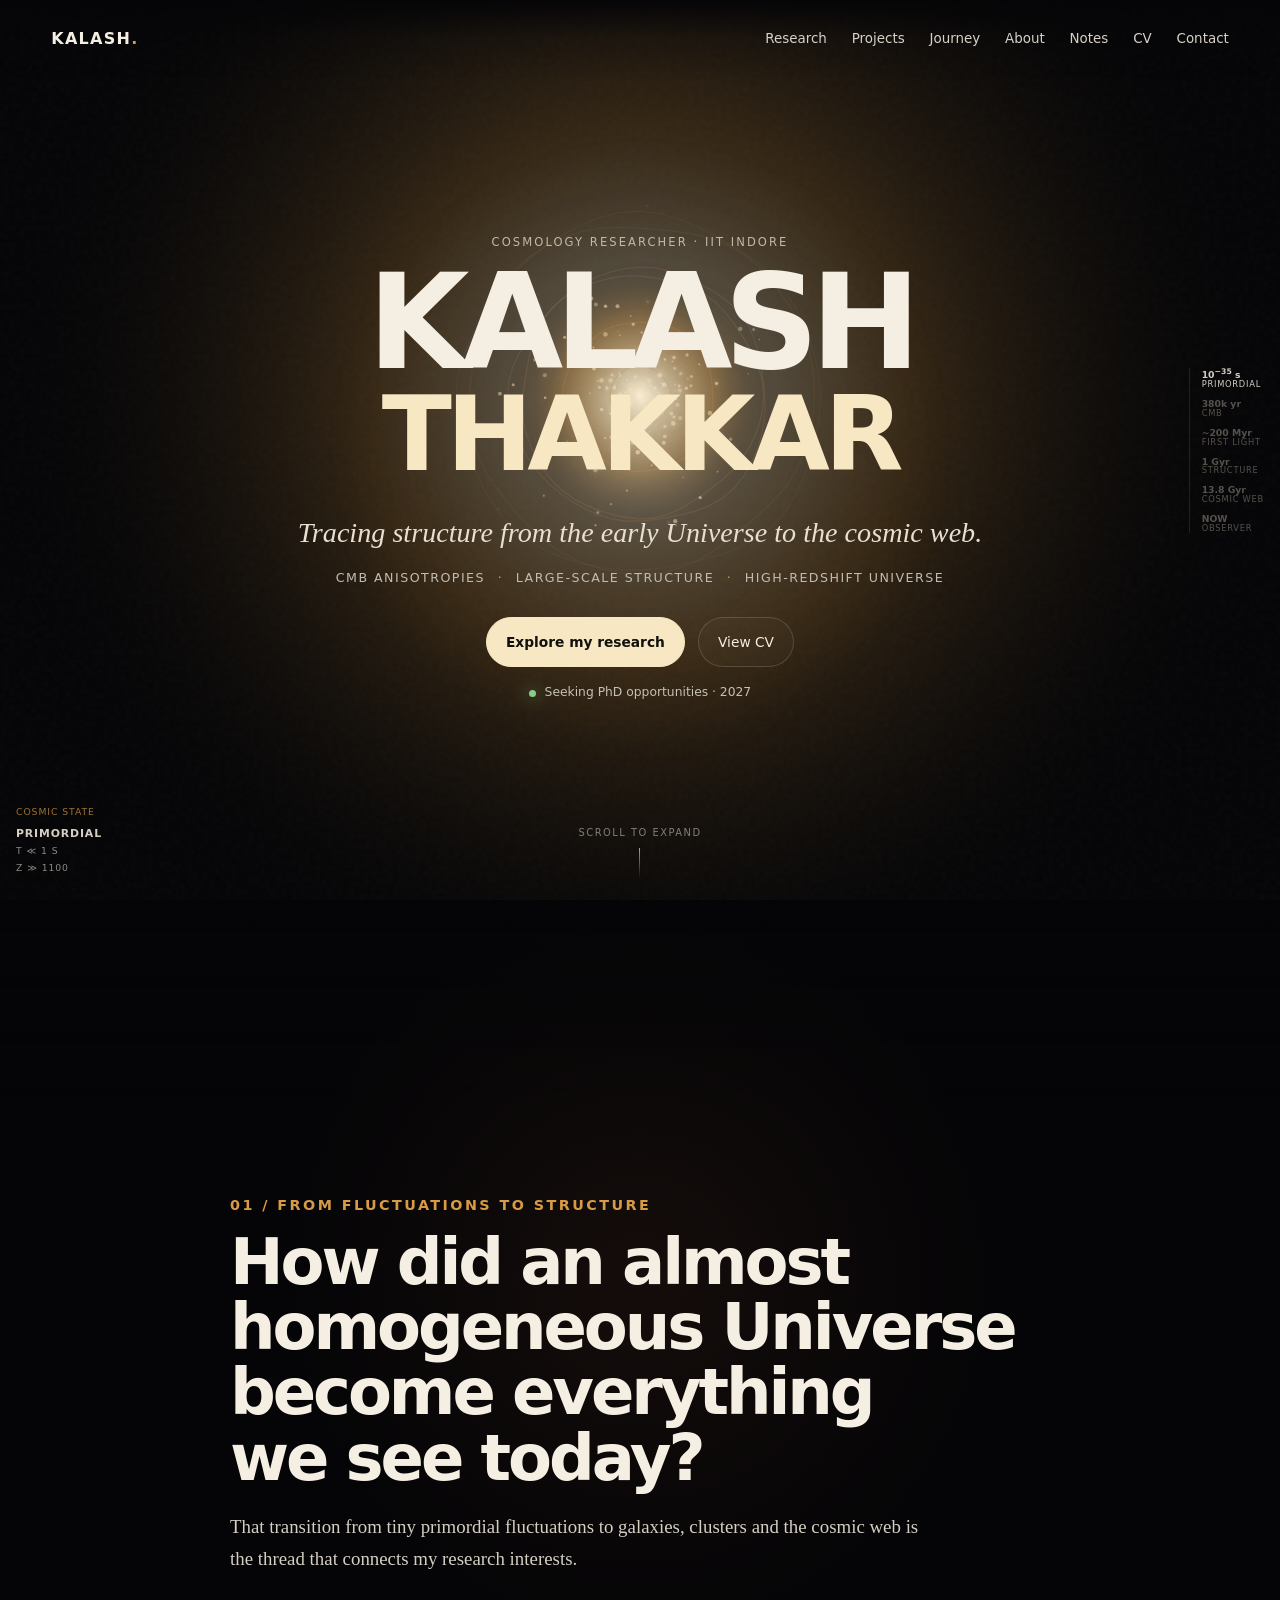
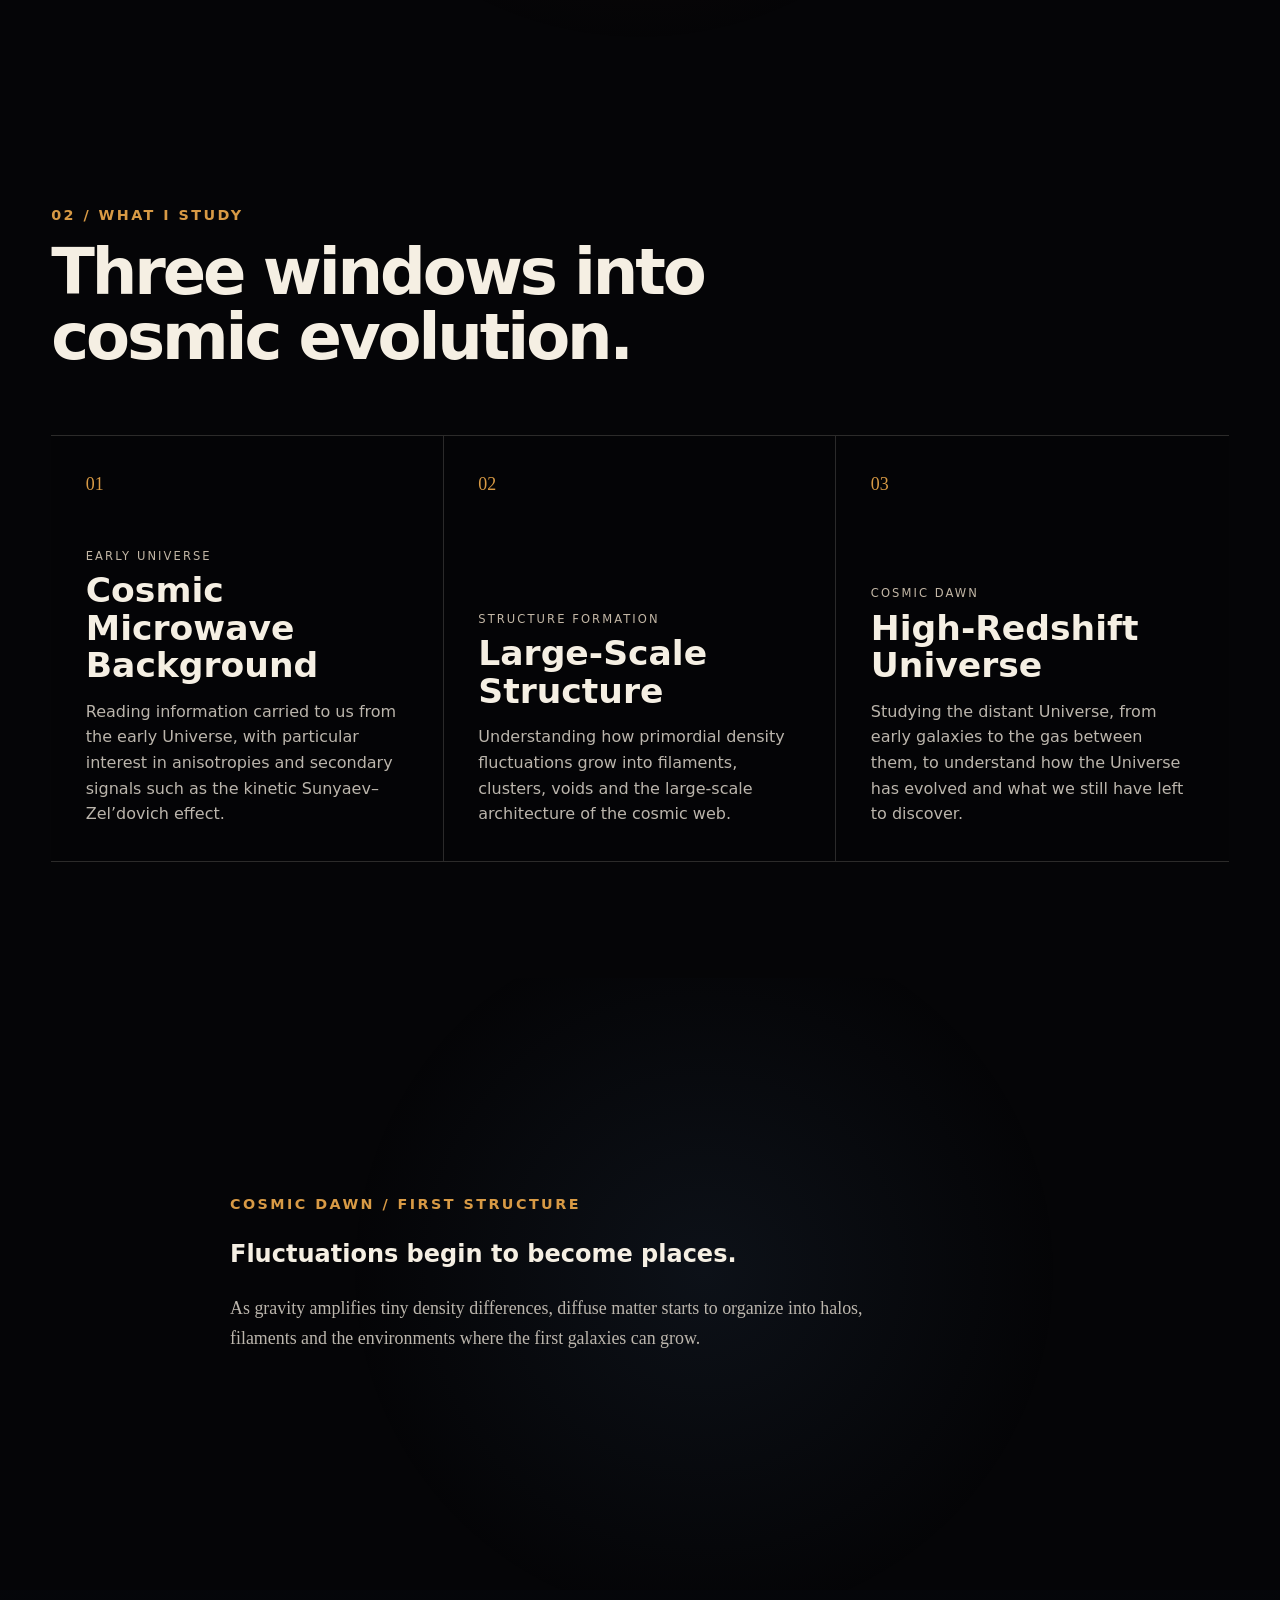
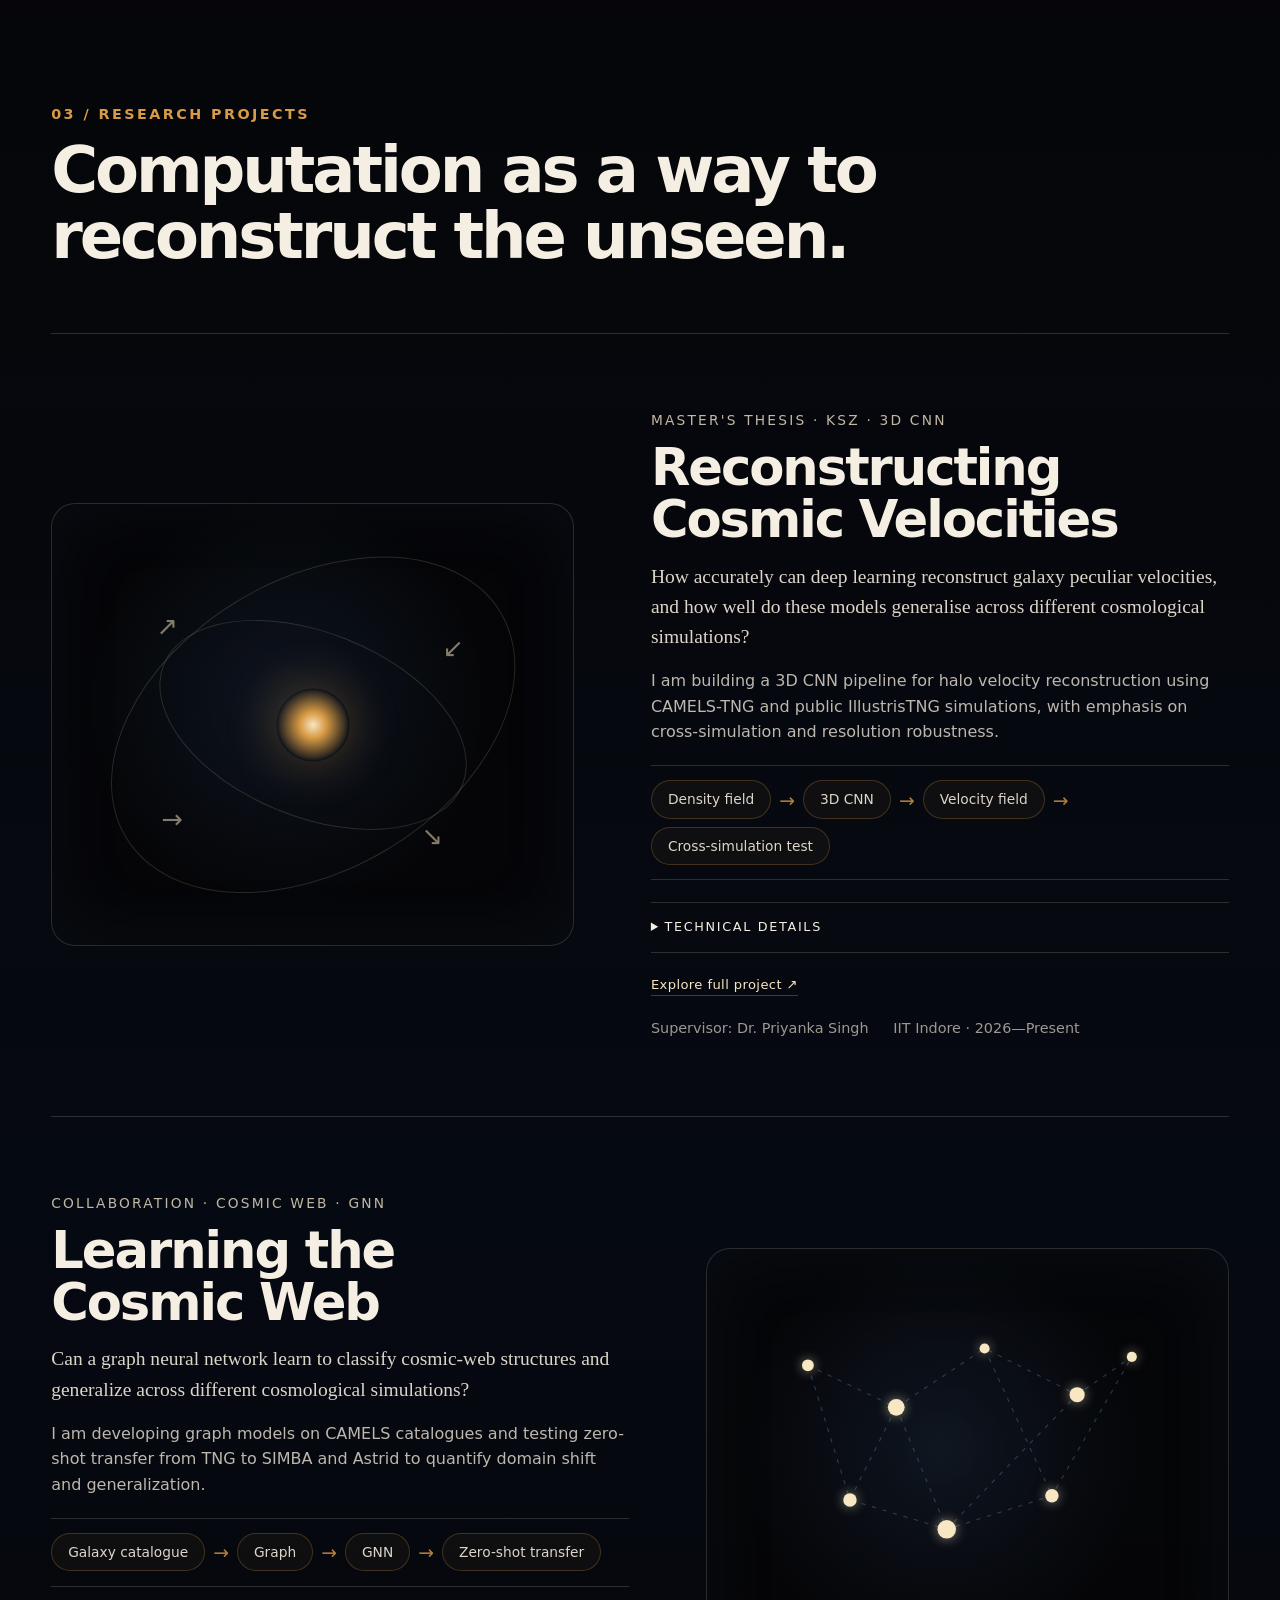
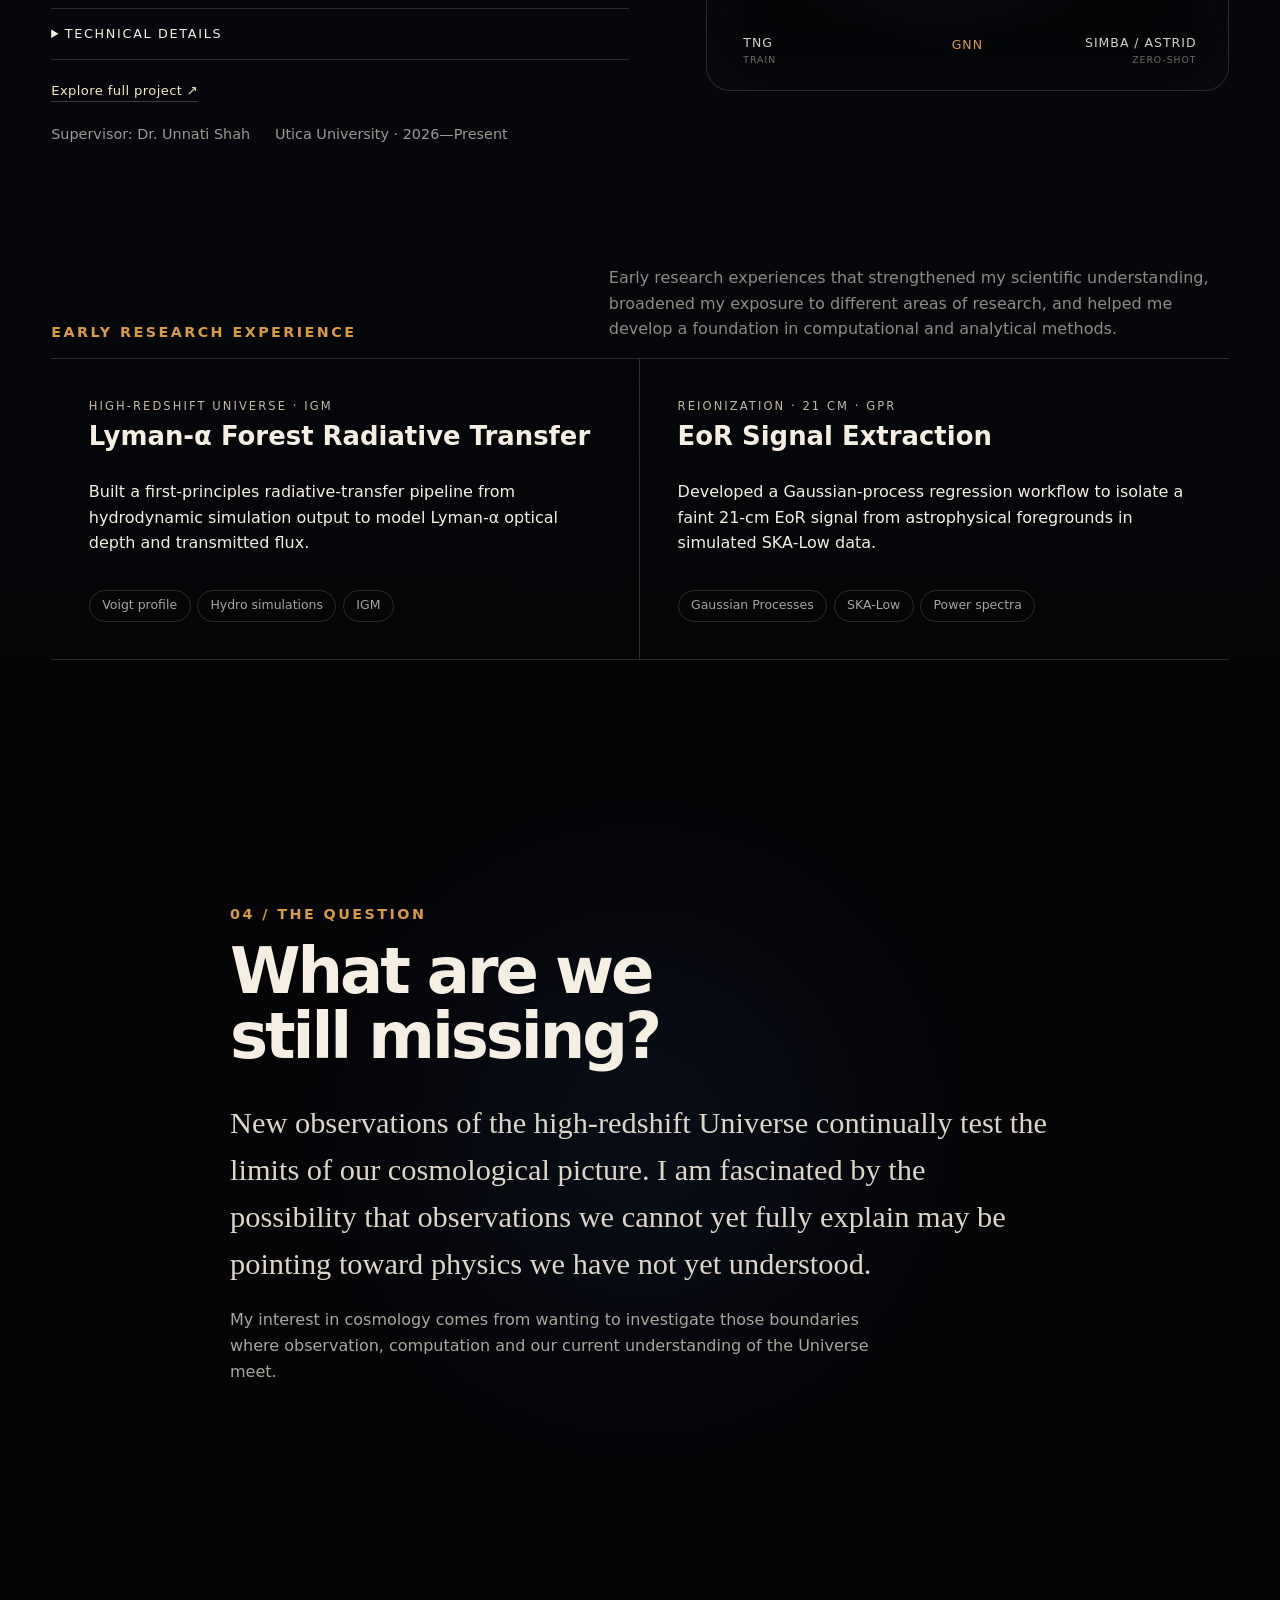
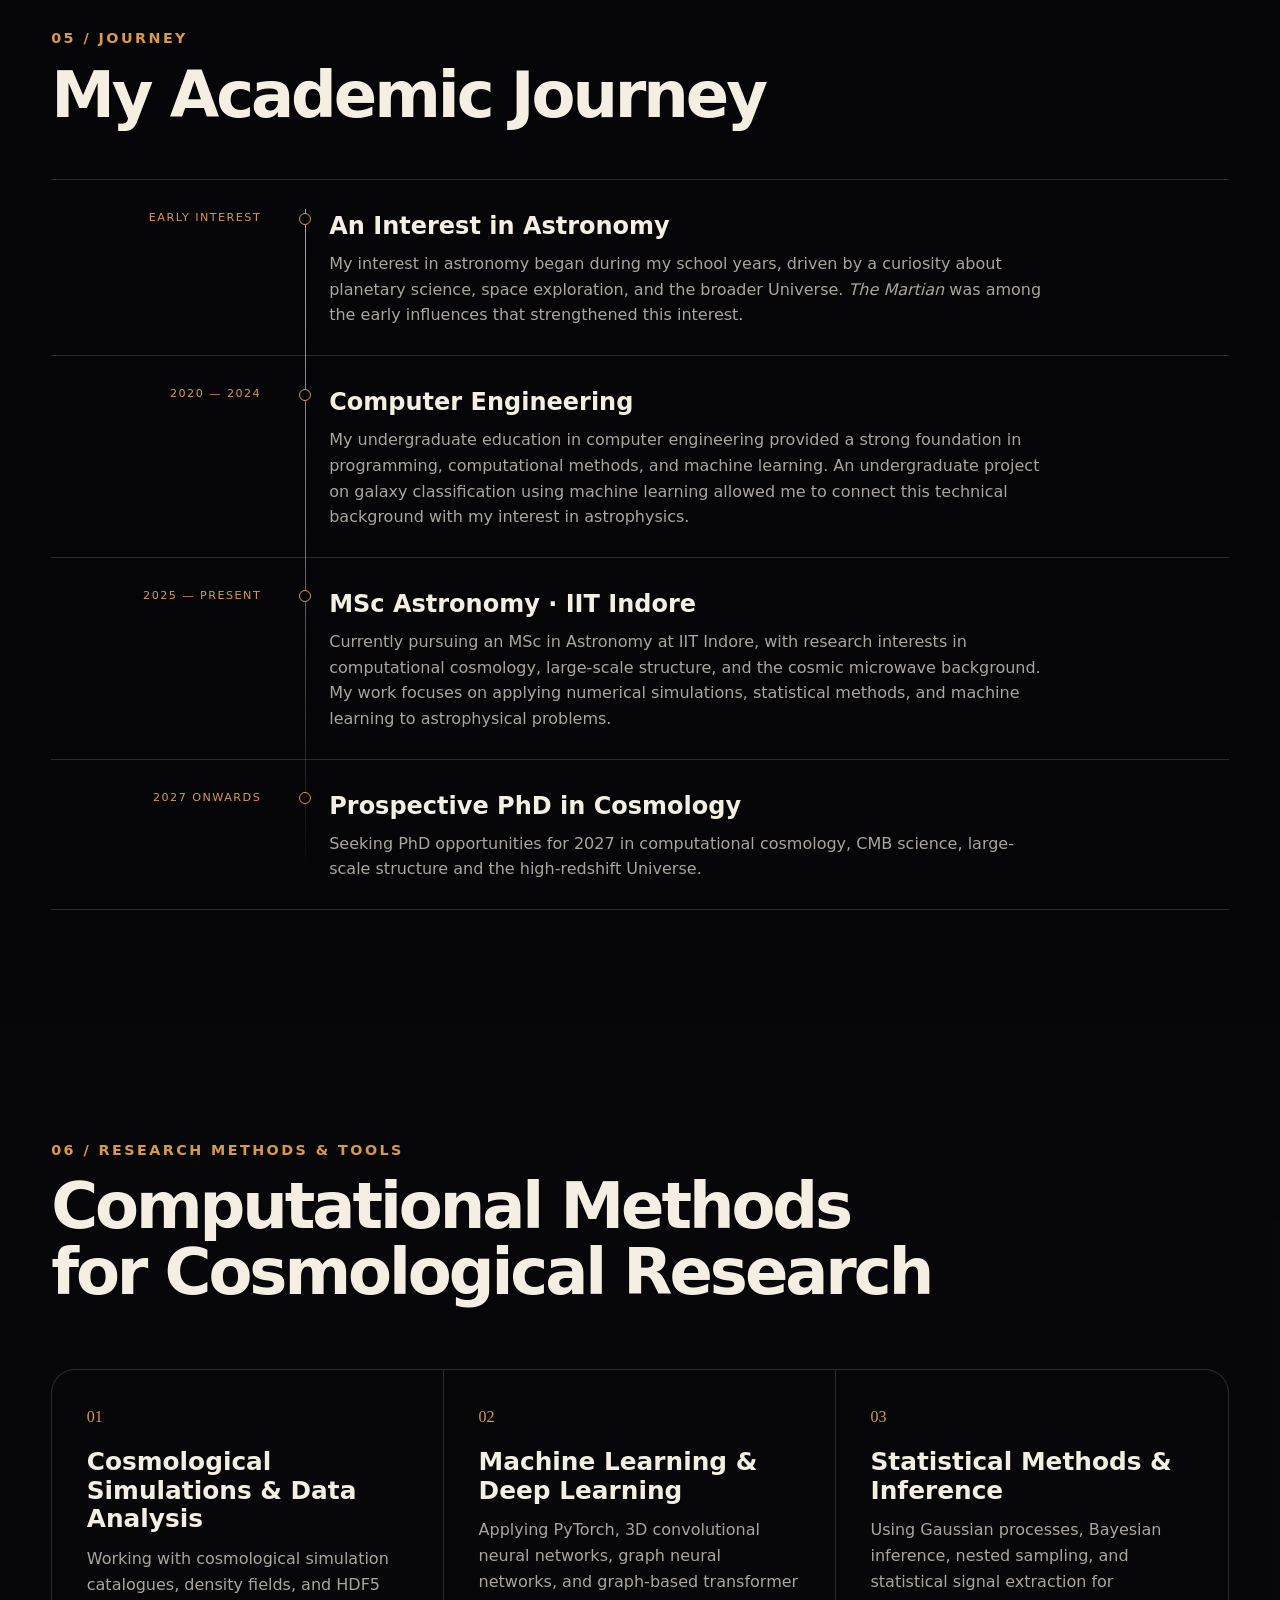
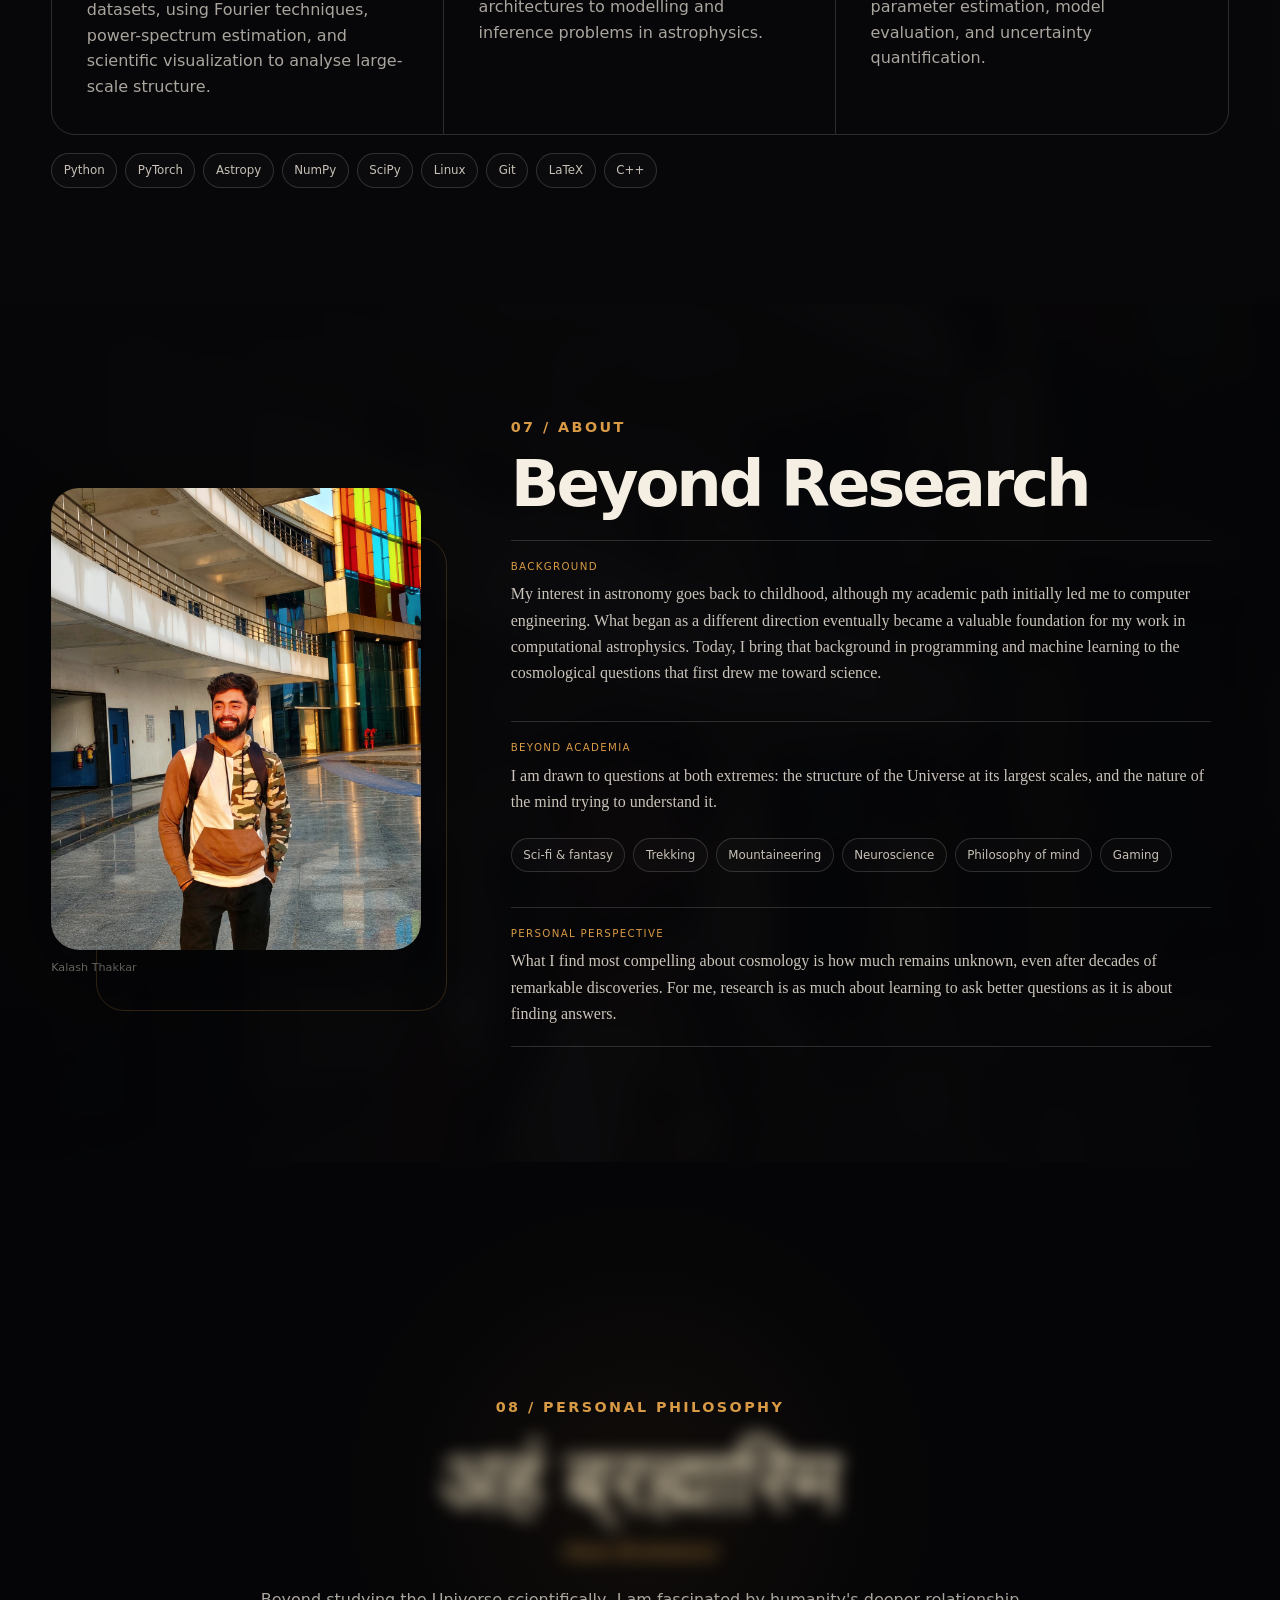
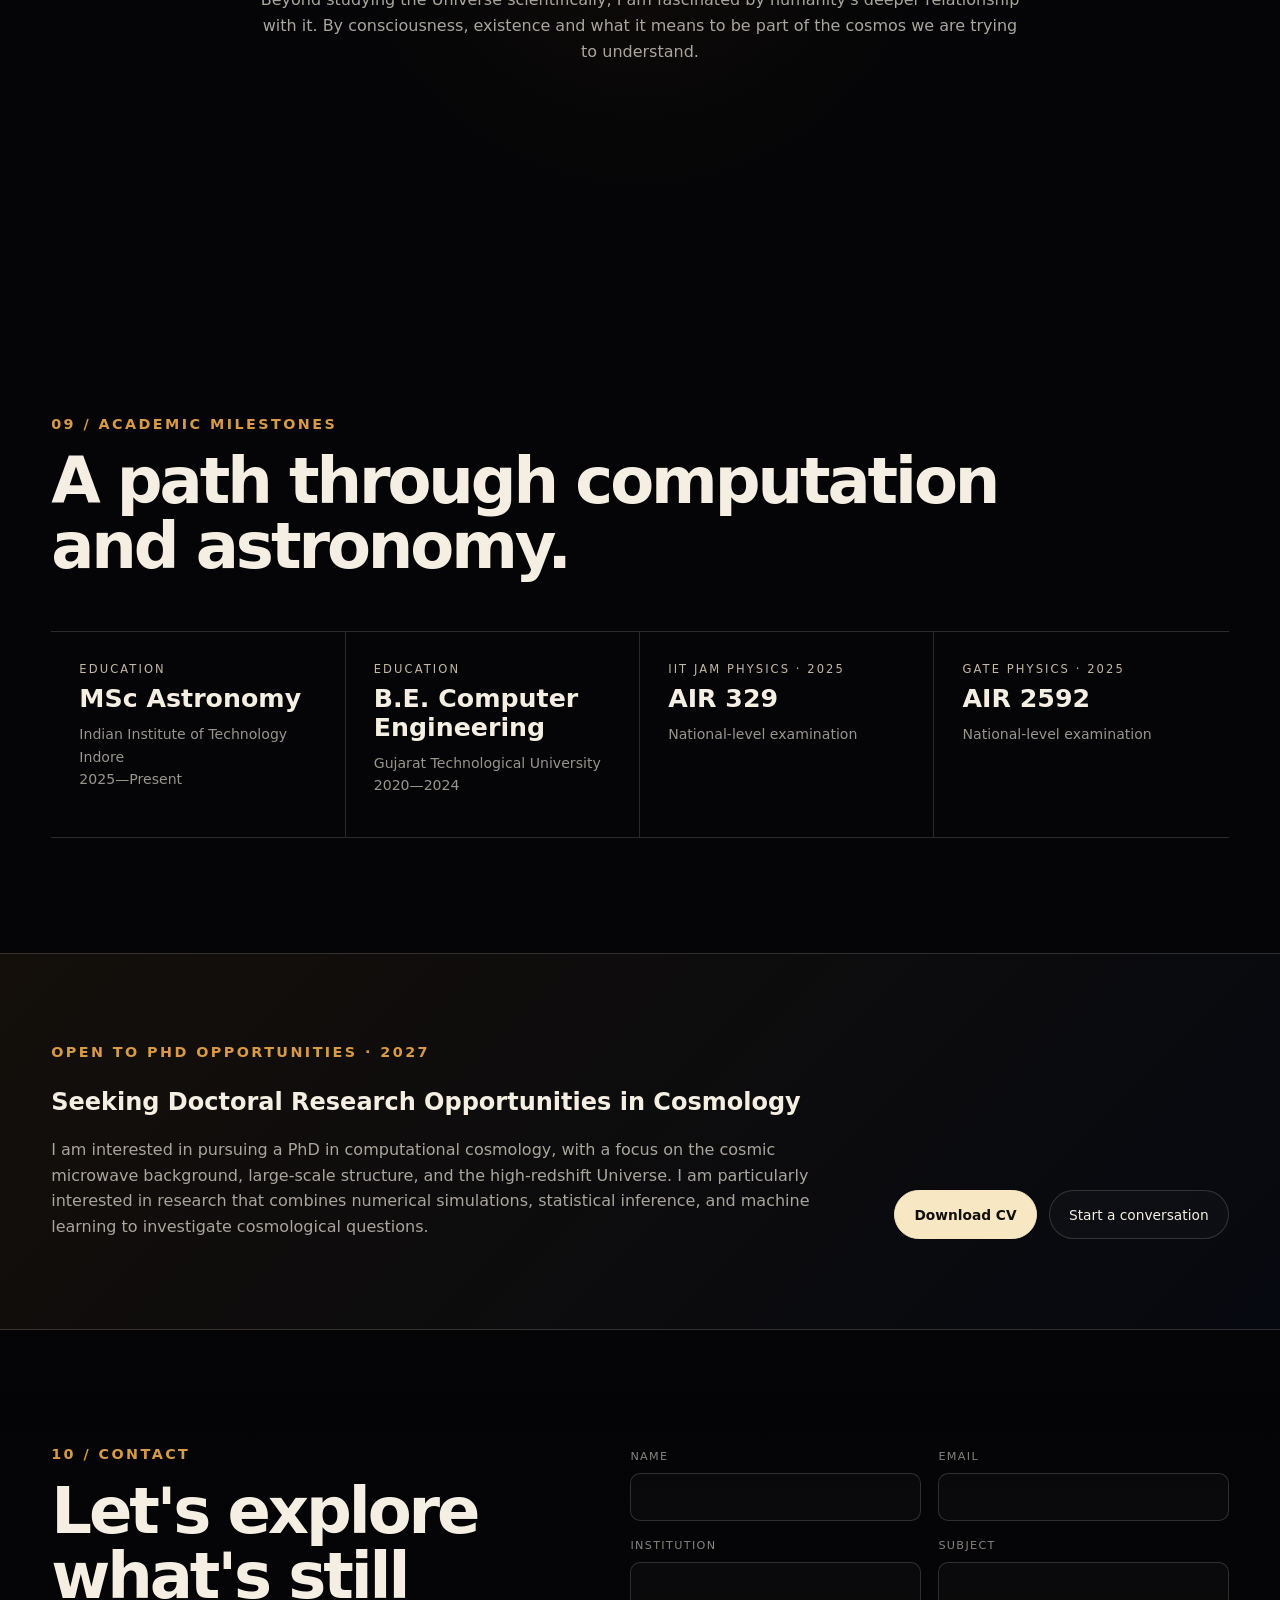
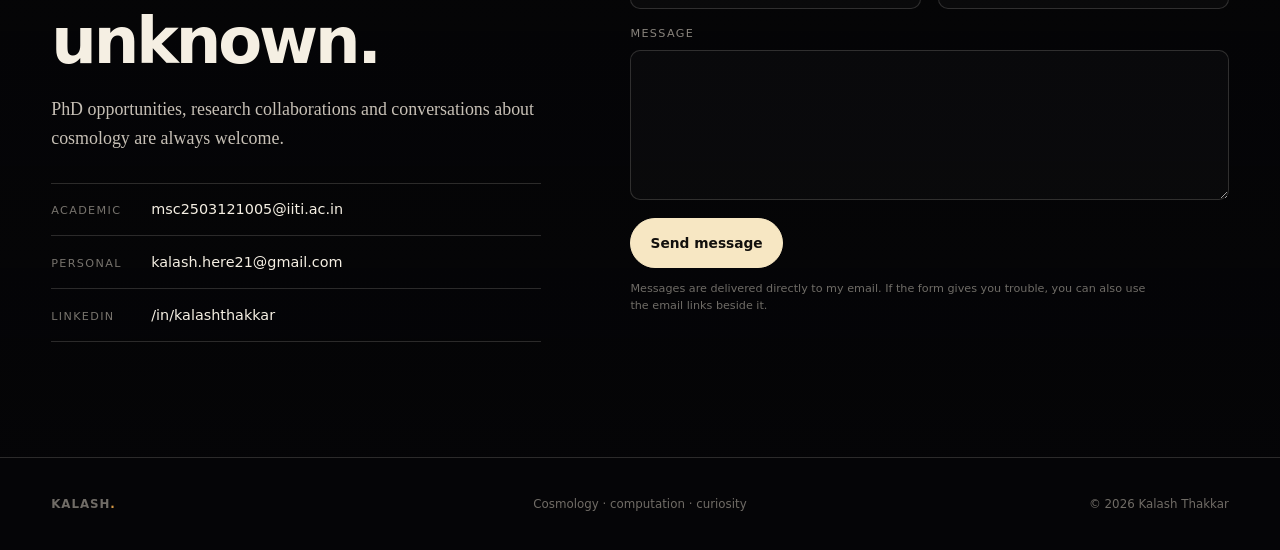
==== index.html @ 34b049b3 "Initial website launch" ====
<!DOCTYPE html>

<html lang="en">
<head>
<meta charset="utf-8"/>
<meta content="width=device-width, initial-scale=1" name="viewport"/>
<meta content="#050507" name="theme-color"/>
<meta content="Kalash Thakkar is an MSc Astronomy researcher at IIT Indore working on computational cosmology, CMB anisotropies, large-scale structure, the cosmic web, and the high-redshift Universe." name="description"/>
<meta content="Kalash Thakkar — Cosmology Researcher" property="og:title"/>
<meta content="Kalash Thakkar is an MSc Astronomy researcher at IIT Indore working on computational cosmology, CMB anisotropies, large-scale structure, the cosmic web, and the high-redshift Universe." property="og:description"/>
<meta content="website" property="og:type"/>
<title>Kalash Thakkar — Cosmology Researcher</title>
<link href="assets/cosmic-icon.svg" rel="icon" type="image/svg+xml"/>
<link href="styles.css?v=1.4.1" rel="stylesheet"/>
<meta content="Kalash Thakkar" data-launch="1" name="author"/><meta content="index, follow, max-image-preview:large" data-launch="1" name="robots"/><meta content="Kalash Thakkar" data-launch="1" property="og:site_name"/><meta content="og-card.jpg" data-launch="1" property="og:image"/><meta content="1200" data-launch="1" property="og:image:width"/><meta content="630" data-launch="1" property="og:image:height"/><meta content="summary_large_image" data-launch="1" name="twitter:card"/><meta content="og-card.jpg" data-launch="1" name="twitter:image"/><link data-launch="1" href="assets/apple-touch-icon.png" rel="apple-touch-icon"/><link data-launch="1" href="site.webmanifest" rel="manifest"/>
<script type="application/ld+json">
{
  "@context": "https://schema.org",
  "@type": "Person",
  "name": "Kalash Thakkar",
  "jobTitle": "Cosmology Researcher",
  "affiliation": {
    "@type": "CollegeOrUniversity",
    "name": "Indian Institute of Technology Indore"
  },
  "sameAs": [
    "https://www.linkedin.com/in/kalashthakkar"
  ],
  "knowsAbout": [
    "Computational cosmology",
    "Cosmic microwave background",
    "Large-scale structure",
    "High-redshift Universe",
    "Machine learning for astrophysics"
  ]
}
</script>

</head>
<body data-version="1.4.1">
<a class="skip-link" href="#main">Skip to content</a>
<canvas aria-hidden="true" id="cosmos"></canvas>
<div aria-hidden="true" class="grain"></div>
<header class="site-header" id="top">
<div class="header-inner">
<a aria-label="Kalash Thakkar home" class="brand" href="#top">KALASH<span>.</span></a>
<nav aria-label="Primary navigation" class="desktop-nav">
<a href="#research">Research</a>
<a href="#projects">Projects</a>
<a href="#journey">Journey</a>
<a href="#about">About</a>
<a href="research-notes.html">Notes</a>
<a href="cv.html">CV</a>
<a href="#contact">Contact</a>
</nav>
<button aria-controls="mobile-menu" aria-expanded="false" aria-label="Open navigation" class="menu-button">
<span></span><span></span>
</button>
</div>
</header>
<nav aria-label="Mobile navigation" class="mobile-menu" hidden="" id="mobile-menu">
<a href="#research">Research</a>
<a href="#projects">Projects</a>
<a href="#journey">Journey</a>
<a href="#about">About</a>
<a href="research-notes.html">Notes</a>
<a href="cv.html">CV</a>
<a href="#contact">Contact</a>
</nav>
<aside aria-label="Cosmic timeline" class="epoch-rail">
<div class="epoch-line"><span id="epoch-progress"></span></div>
<ol>
<li data-epoch="0"><a href="#top"><b>10<sup>−35</sup> s</b><span>Primordial</span></a></li>
<li data-epoch="1"><a href="#research"><b>380k yr</b><span>CMB</span></a></li>
<li data-epoch="2"><a href="#cosmic-dawn"><b>~200 Myr</b><span>First light</span></a></li>
<li data-epoch="3"><a href="#projects"><b>1 Gyr</b><span>Structure</span></a></li>
<li data-epoch="4"><a href="#big-question"><b>13.8 Gyr</b><span>Cosmic web</span></a></li>
<li data-epoch="5"><a href="#about"><b>NOW</b><span>Observer</span></a></li>
</ol>
</aside>
<aside aria-label="Current cosmic epoch" aria-live="polite" class="science-hud">
<span class="hud-kicker">COSMIC STATE</span>
<strong id="hud-epoch">PRIMORDIAL</strong>
<span id="hud-time">t ≪ 1 s</span>
<span id="hud-redshift">z ≫ 1100</span>
</aside>
<main id="main">
<section aria-labelledby="hero-title" class="hero section-dark" data-epoch="0">
<div aria-hidden="true" class="hero-glow"></div>
<div class="hero-copy reveal">
<p class="eyebrow">COSMOLOGY RESEARCHER · IIT INDORE</p>
<h1 id="hero-title"><span class="hero-given">KALASH</span><span class="hero-surname">THAKKAR</span></h1>
<p class="hero-thesis">Tracing structure from the early Universe to the cosmic web.</p>
<p class="hero-fields">CMB anisotropies <i>·</i> Large-scale structure <i>·</i> High-redshift Universe</p>
<div class="hero-actions">
<a class="button button-primary" href="#research">Explore my research</a>
<a class="button button-ghost" href="cv.html">View CV</a>
</div>
<p class="availability"><span></span> Seeking PhD opportunities · 2027</p>
</div>
<div aria-hidden="true" class="scroll-cue"><span>Scroll to expand</span><i></i></div>
</section>
<section class="primordial statement-section" data-epoch="0" id="primordial">
<div class="section-shell narrow primordial-shell">
<div aria-label="Friedmann equation transition" class="equation-band equation-soft-pop" data-equation-pop="">
<div aria-label="Friedmann equation" class="equation">H² = (ȧ/a)² = 8πGρ/3 − k/a² + Λ/3</div>
</div>
<div class="primordial-copy reveal">
<p class="chapter">01 / FROM FLUCTUATIONS TO STRUCTURE</p>
<h2>How did an almost homogeneous Universe become everything we see today?</h2>
<p>That transition from tiny primordial fluctuations to galaxies, clusters and the cosmic web is the thread that connects my research interests.</p>
</div>
</div>
</section>
<section aria-labelledby="research-title" class="research section-shell" data-epoch="1" id="research">
<div class="section-heading reveal">
<p class="chapter">02 / WHAT I STUDY</p>
<h2 id="research-title">Three windows into cosmic evolution.</h2>
</div>
<div class="research-grid">
<article class="research-card reveal">
<p class="index">01</p>
<div>
<p class="tag">EARLY UNIVERSE</p>
<h3>Cosmic Microwave Background</h3>
<p>Reading information carried to us from the early Universe, with particular interest in anisotropies and secondary signals such as the kinetic Sunyaev–Zel’dovich effect.</p>
</div>
</article>
<article class="research-card reveal">
<p class="index">02</p>
<div>
<p class="tag">STRUCTURE FORMATION</p>
<h3>Large-Scale Structure</h3>
<p>Understanding how primordial density fluctuations grow into filaments, clusters, voids and the large-scale architecture of the cosmic web.</p>
</div>
</article>
<article class="research-card reveal">
<p class="index">03</p>
<div>
<p class="tag">COSMIC DAWN</p>
<h3>High-Redshift Universe</h3>
<p>Studying the distant Universe, from early galaxies to the gas between them, to understand how the Universe has evolved and what we still have left to discover.</p>
</div>
</article>
</div>
</section>
<section aria-labelledby="cosmic-dawn-title" class="cosmic-dawn-bridge" data-epoch="2" id="cosmic-dawn">
<div class="section-shell narrow reveal">
<p class="chapter">COSMIC DAWN / FIRST STRUCTURE</p>
<h2 id="cosmic-dawn-title">Fluctuations begin to become places.</h2>
<p>As gravity amplifies tiny density differences, diffuse matter starts to organize into halos, filaments and the environments where the first galaxies can grow.</p>
</div>
<div aria-hidden="true" class="density-equation equation-soft-pop" data-equation-pop="">
        δ(x) = [ρ(x) − ρ̄] / ρ̄
      </div>
</section>
<section aria-labelledby="projects-title" class="projects" data-epoch="3" id="projects">
<div class="section-shell">
<div class="section-heading reveal">
<p class="chapter">03 / Research Projects</p>
<h2 id="projects-title">Computation as a way to reconstruct the unseen.</h2>
</div>
<article class="project-feature reveal">
<div aria-hidden="true" class="project-visual velocity-field">
<div class="field-orbit orbit-a"></div>
<div class="field-orbit orbit-b"></div>
<div class="field-core"></div>
<span class="vector v1">↗</span><span class="vector v2">↙</span><span class="vector v3">→</span><span class="vector v4">↘</span>
</div>
<div class="project-copy">
<p class="tag">MASTER'S THESIS · kSZ · 3D CNN</p>
<h3>Reconstructing Cosmic Velocities</h3>
<p class="lead">How accurately can deep learning reconstruct galaxy peculiar velocities, and how well do these models generalise across different cosmological simulations?</p>
<p>I am building a 3D CNN pipeline for halo velocity reconstruction using CAMELS-TNG and public IllustrisTNG simulations, with emphasis on cross-simulation and resolution robustness.</p>
<div aria-label="kSZ project pipeline" class="project-flow">
<span>Density field</span><i>→</i><span>3D CNN</span><i>→</i><span>Velocity field</span><i>→</i><span>Cross-simulation test</span>
</div>
<details>
<summary>Technical details</summary>
<div class="detail-grid">
<span>PyTorch / 3D CNNs</span><span>CAMELS-TNG</span><span>IllustrisTNG</span><span>HDF5 pipelines</span><span>Fourier smoothing</span><span>Zel'dovich benchmark</span>
</div>
</details>
<div class="project-actions"><a class="text-link" href="project-ksz.html">Explore full project ↗</a></div>
<div class="project-meta"><span>Supervisor: Dr. Priyanka Singh</span><span>IIT Indore · 2026—Present</span></div>
</div>
</article>
<article class="project-feature reverse reveal">
<div aria-hidden="true" class="project-visual graph-demo">
<svg role="presentation" viewbox="0 0 520 380">
<g class="edges">
<path d="M70 90L175 140L280 70L390 125L455 80"></path><path d="M70 90L120 250L235 285L360 245L455 80"></path><path d="M175 140L235 285L390 125"></path><path d="M280 70L360 245"></path><path d="M120 250L175 140"></path>
</g>
<g class="nodes">
<circle cx="70" cy="90" r="7"></circle><circle cx="175" cy="140" r="10"></circle><circle cx="280" cy="70" r="6"></circle><circle cx="390" cy="125" r="9"></circle><circle cx="455" cy="80" r="6"></circle><circle cx="120" cy="250" r="8"></circle><circle cx="235" cy="285" r="11"></circle><circle cx="360" cy="245" r="8"></circle>
</g>
</svg>
<div class="graph-label train">TNG <small>train</small></div>
<div class="graph-label model">GNN</div>
<div class="graph-label transfer">SIMBA / ASTRID <small>zero-shot</small></div>
</div>
<div class="project-copy">
<p class="tag">COLLABORATION · COSMIC WEB · GNN</p>
<h3>Learning the Cosmic Web</h3>
<p class="lead">Can a graph neural network learn to classify cosmic-web structures and generalize across different cosmological simulations?</p>
<p>I am developing graph models on CAMELS catalogues and testing zero-shot transfer from TNG to SIMBA and Astrid to quantify domain shift and generalization.</p>
<div aria-label="Cosmic web project pipeline" class="project-flow">
<span>Galaxy catalogue</span><i>→</i><span>Graph</span><i>→</i><span>GNN</span><i>→</i><span>Zero-shot transfer</span>
</div>
<details>
<summary>Technical details</summary>
<div class="detail-grid">
<span>PyTorch Geometric</span><span>EdgeConv / GCN</span><span>TransformerConv</span><span>GPSConv</span><span>T-web labels</span><span>Macro F1 / MCC</span>
</div>
</details>
<div class="project-actions"><a class="text-link" href="project-cosmic-web.html">Explore full project ↗</a></div>
<div class="project-meta"><span>Supervisor: Dr. Unnati Shah</span><span>Utica University · 2026—Present</span></div>
</div>
</article>
<div class="secondary-projects-label reveal">
<p class="chapter">Early Research Experience</p>
<p>Early research experiences that strengthened my scientific understanding, broadened my exposure to different areas of research, and helped me develop a foundation in computational and analytical methods.</p>
</div>
<div class="secondary-projects reveal">
<article>
<p class="tag">HIGH-REDSHIFT UNIVERSE · IGM</p>
<h3>Lyman-α Forest Radiative Transfer</h3>
<p>Built a first-principles radiative-transfer pipeline from hydrodynamic simulation output to model Lyman-α optical depth and transmitted flux.</p>
<div class="mini-methods"><span>Voigt profile</span><span>Hydro simulations</span><span>IGM</span></div>
</article>
<article>
<p class="tag">REIONIZATION · 21 CM · GPR</p>
<h3>EoR Signal Extraction</h3>
<p>Developed a Gaussian-process regression workflow to isolate a faint 21-cm EoR signal from astrophysical foregrounds in simulated SKA-Low data.</p>
<div class="mini-methods"><span>Gaussian Processes</span><span>SKA-Low</span><span>Power spectra</span></div>
</article>
</div>
</div>
</section>
<section class="big-question" data-epoch="4" id="big-question">
<div class="section-shell narrow reveal">
<p class="chapter">04 / THE QUESTION</p>
<h2>What are we still missing?</h2>
<p class="large-copy">New observations of the high-redshift Universe continually test the limits of our cosmological picture. I am fascinated by the possibility that observations we cannot yet fully explain may be pointing toward physics we have not yet understood.</p>
<p>My interest in cosmology comes from wanting to investigate those boundaries where observation, computation and our current understanding of the Universe meet.</p>
</div>
</section>
<section aria-labelledby="journey-title" class="journey section-shell" data-epoch="5" id="journey">
<div class="section-heading reveal">
<p class="chapter">05 / JOURNEY</p>
<h2 id="journey-title">My Academic Journey</h2>
</div>
<div aria-hidden="true" class="journey-line"></div>
<div class="journey-list">
<article class="journey-item reveal"><p class="year">EARLY INTEREST</p><div><h3>An Interest in Astronomy</h3><p>My interest in astronomy began during my school years, driven by a curiosity about planetary science, space exploration, and the broader Universe. <em>The Martian</em> was among the early influences that strengthened this interest.</p></div></article>
<article class="journey-item reveal"><p class="year">2020 — 2024</p><div><h3>Computer Engineering</h3><p>My undergraduate education in computer engineering provided a strong foundation in programming, computational methods, and machine learning. An undergraduate project on galaxy classification using machine learning allowed me to connect this technical background with my interest in astrophysics.</p></div></article>
<article class="journey-item reveal"><p class="year">2025 — PRESENT</p><div><h3>MSc Astronomy · IIT Indore</h3><p>Currently pursuing an MSc in Astronomy at IIT Indore, with research interests in computational cosmology, large-scale structure, and the cosmic microwave background. My work focuses on applying numerical simulations, statistical methods, and machine learning to astrophysical problems.</p></div></article>
<article class="journey-item reveal"><p class="year">2027 ONWARDS</p><div><h3>Prospective PhD in Cosmology</h3><p>Seeking PhD opportunities for 2027 in computational cosmology, CMB science, large-scale structure and the high-redshift Universe.</p></div></article>
</div>
</section>
<section aria-labelledby="toolkit-title" class="toolkit" data-epoch="5">
<div class="section-shell">
<div class="section-heading reveal">
<p class="chapter">06 / RESEARCH METHODS &amp; TOOLS</p>
<h2 id="toolkit-title">Computational Methods for Cosmological Research</h2>
</div>
<div class="toolkit-grid reveal">
<article><span>01</span><h3>Cosmological Simulations &amp; Data Analysis</h3><p>Working with cosmological simulation catalogues, density fields, and HDF5 datasets, using Fourier techniques, power-spectrum estimation, and scientific visualization to analyse large-scale structure.</p></article>
<article><span>02</span><h3>Machine Learning &amp; Deep Learning</h3><p>Applying PyTorch, 3D convolutional neural networks, graph neural networks, and graph-based transformer architectures to modelling and inference problems in astrophysics.</p></article>
<article><span>03</span><h3>Statistical Methods &amp; Inference</h3><p>Using Gaussian processes, Bayesian inference, nested sampling, and statistical signal extraction for parameter estimation, model evaluation, and uncertainty quantification.</p></article>
</div>
<div aria-label="Technologies" class="tech-row reveal"><span>Python</span><span>PyTorch</span><span>Astropy</span><span>NumPy</span><span>SciPy</span><span>Linux</span><span>Git</span><span>LaTeX</span><span>C++</span></div>
</div>
</section>
<section aria-labelledby="about-title" class="about-stage" data-epoch="5" id="about">
<div class="about section-shell">
<figure class="portrait-wrap reveal">
<img alt="Kalash Thakkar standing outdoors on campus" loading="lazy" src="assets/kalash-portrait.jpeg"/>
<figcaption>Kalash Thakkar</figcaption>
</figure>
<div class="about-copy reveal">
<p class="chapter">07 / ABOUT</p>
<h2 id="about-title">Beyond Research</h2>
<div class="about-panels">
<article>
<span>BACKGROUND</span>
<p>My interest in astronomy goes back to childhood, although my academic path initially led me to computer engineering. What began as a different direction eventually became a valuable foundation for my work in computational astrophysics. Today, I bring that background in programming and machine learning to the cosmological questions that first drew me toward science.</p>
</article>
<article>
<span>BEYOND ACADEMIA</span>
<p>I am drawn to questions at both extremes: the structure of the Universe at its largest scales, and the nature of the mind trying to understand it.</p>
<div aria-label="Personal interests" class="interests"><span>Sci-fi &amp; fantasy</span><span>Trekking</span><span>Mountaineering</span><span>Neuroscience</span><span>Philosophy of mind</span><span>Gaming</span></div>
</article>
<article>
<span>PERSONAL PERSPECTIVE</span>
<p>What I find most compelling about cosmology is how much remains unknown, even after decades of remarkable discoveries. For me, research is as much about learning to ask better questions as it is about finding answers.</p>
</article>
</div>
</div>
</div>
</section>
<section class="philosophy" data-epoch="5">
<div class="section-shell narrow philosophy-content">
<p class="chapter reveal">08 / PERSONAL PHILOSOPHY</p>
<div class="philosophy-mantra scroll-pop" data-scroll-pop="">
<p class="sanskrit" lang="sa">अहं ब्रह्मास्मि</p>
<p class="transliteration">Aham Brahmāsmi</p>
</div>
<p class="philosophy-copy reveal">Beyond studying the Universe scientifically, I am fascinated by humanity's deeper relationship with it. By consciousness, existence and what it means to be part of the cosmos we are trying to understand.</p>
</div>
</section>
<section aria-labelledby="milestones-title" class="milestones section-shell" data-epoch="5">
<div class="section-heading reveal">
<p class="chapter">09 / ACADEMIC MILESTONES</p>
<h2 id="milestones-title">A path through computation and astronomy.</h2>
</div>
<div class="milestone-grid reveal">
<article><p class="tag">EDUCATION</p><h3>MSc Astronomy</h3><p>Indian Institute of Technology Indore<br/>2025—Present</p></article>
<article><p class="tag">EDUCATION</p><h3>B.E. Computer Engineering</h3><p>Gujarat Technological University<br/>2020—2024</p></article>
<article><p class="tag">IIT JAM PHYSICS · 2025</p><h3>AIR 329</h3><p>National-level examination</p></article>
<article><p class="tag">GATE PHYSICS · 2025</p><h3>AIR 2592</h3><p>National-level examination</p></article>
</div>
</section>
<section aria-labelledby="phd-title" class="phd-panel" data-epoch="5">
<div class="section-shell phd-panel-inner reveal">
<div>
<p class="chapter">OPEN TO PHD OPPORTUNITIES · 2027</p>
<h2 id="phd-title">Seeking Doctoral Research Opportunities in Cosmology</h2>
<p>I am interested in pursuing a PhD in computational cosmology, with a focus on the cosmic microwave background, large-scale structure, and the high-redshift Universe. I am particularly interested in research that combines numerical simulations, statistical inference, and machine learning to investigate cosmological questions.</p>
</div>
<div class="phd-actions">
<a class="button button-primary" href="assets/Kalash_CV.pdf" rel="noreferrer" target="_blank">Download CV</a>
<a class="button button-ghost" href="#contact">Start a conversation</a>
</div>
</div>
</section>
<section aria-labelledby="contact-title" class="contact" data-epoch="5" id="contact">
<div class="section-shell contact-grid">
<div class="contact-copy reveal">
<p class="chapter">10 / CONTACT</p>
<h2 id="contact-title">Let's explore what's still unknown.</h2>
<p>PhD opportunities, research collaborations and conversations about cosmology are always welcome.</p>
<div class="contact-links">
<a href="mailto:msc2503121005@iiti.ac.in"><span>Academic</span>msc2503121005@iiti.ac.in</a>
<a href="mailto:kalash.here21@gmail.com"><span>Personal</span>kalash.here21@gmail.com</a>
<a href="https://www.linkedin.com/in/kalashthakkar" rel="noreferrer" target="_blank"><span>LinkedIn</span>/in/kalashthakkar</a>
</div>
</div>
<form class="contact-form reveal" id="contact-form" action="https://formsubmit.co/kalash.here21@gmail.com" method="POST">
          <input type="hidden" name="_subject" value="New website enquiry — kalashthakkar" />
          <input type="hidden" name="_template" value="table" />
          <input type="hidden" name="_autoresponse" value="Thank you for reaching out to Kalash Thakkar. Your message has been received." />
          <input type="hidden" name="_next" id="form-next" value="" />
          <input type="hidden" name="_url" id="form-url" value="" />
          <input class="hp-field" type="text" name="_honey" tabindex="-1" autocomplete="off" aria-hidden="true" />
          <label>Name<input name="name" autocomplete="name" required /></label>
          <label>Email<input name="email" type="email" autocomplete="email" required /></label>
          <label>Institution<input name="institution" autocomplete="organization" /></label>
          <label>Subject<input name="subject" required /></label>
          <label class="wide">Message<textarea name="message" rows="6" required></textarea></label>
          <button class="button button-primary" type="submit">Send message</button>
          <p class="form-note">Messages are delivered directly to my email. If the form gives you trouble, you can also use the email links beside it.</p>
        </form>
</div>
</section>
</main>
<footer>
<div class="footer-inner">
<a class="brand" href="#top">KALASH<span>.</span></a>
<p>Cosmology · computation · curiosity</p>
<p>© <span id="year"></span> Kalash Thakkar</p>
</div>
</footer>
<script src="script.js?v=1.4.1"></script>
</body>
</html>
---- styles.css ----
:root {
  --void: #050507;
  --void-soft: #0a0b0e;
  --ink: #f5efe3;
  --muted: #aaa69f;
  --line: rgba(245, 239, 227, .16);
  --primordial: #f7e7c3;
  --gold: #d89a45;
  --cmb: #bc633a;
  --blue: #17305a;
  --cold: #5077a4;
  --max: 1180px;
  --pad: clamp(1.25rem, 4vw, 4rem);
  --section-y: clamp(6.25rem, 9vw, 8.75rem);
  --section-y-compact: clamp(4.5rem, 7vw, 6.75rem);
  --radius: 24px;
  --serif: Georgia, 'Times New Roman', serif;
  --sans: Inter, ui-sans-serif, system-ui, -apple-system, BlinkMacSystemFont, 'Segoe UI', sans-serif;
}

* { box-sizing: border-box; }
html { scroll-behavior: smooth; background: var(--void); }
body { margin: 0; background: var(--void); color: var(--ink); font-family: var(--sans); line-height: 1.6; overflow-x: hidden; }
::selection { background: var(--gold); color: #111; }
a { color: inherit; text-decoration: none; }
button, input, textarea { font: inherit; }
button { color: inherit; }
img { max-width: 100%; }
[id] { scroll-margin-top: 5.5rem; }
:focus-visible { outline: 2px solid var(--gold); outline-offset: 4px; }

#cosmos { position: fixed; inset: 0; width: 100%; height: 100%; z-index: 0; pointer-events: none; background: radial-gradient(circle at 50% 20%, rgba(216,154,69,.08), transparent 22%), var(--void); }
.grain { position: fixed; inset: 0; z-index: 1; pointer-events: none; opacity: .08; background-image: url("data:image/svg+xml,%3Csvg viewBox='0 0 180 180' xmlns='http://www.w3.org/2000/svg'%3E%3Cfilter id='n'%3E%3CfeTurbulence type='fractalNoise' baseFrequency='.9' numOctaves='4' stitchTiles='stitch'/%3E%3C/filter%3E%3Crect width='100%25' height='100%25' filter='url(%23n)' opacity='.35'/%3E%3C/svg%3E"); }
main, header, footer, .mobile-menu, .epoch-rail { position: relative; z-index: 2; }

.skip-link { position: fixed; top: -100px; left: 1rem; z-index: 100; background: var(--ink); color: var(--void); padding: .8rem 1rem; border-radius: 999px; }
.skip-link:focus { top: 1rem; }

.site-header { position: fixed; left: 0; right: 0; top: 0; z-index: 20; padding: 1.05rem var(--pad); background: linear-gradient(to bottom, rgba(5,5,7,.92), rgba(5,5,7,.16), rgba(5,5,7,0)); }
.header-inner, .footer-inner { width: min(var(--max), calc(100vw - 2 * var(--pad))); margin-inline: auto; }
.header-inner { min-height: 44px; display: flex; align-items: center; justify-content: space-between; gap: 2rem; }
.brand { font-weight: 800; letter-spacing: .08em; white-space: nowrap; }
.brand span { color: var(--gold); }
.desktop-nav { display: flex; align-items: center; gap: clamp(1rem, 2vw, 1.55rem); font-size: .84rem; color: #d7d1c8; }
.desktop-nav a { position: relative; }
.desktop-nav a::after { content: ""; position: absolute; left: 0; right: 100%; bottom: -.3rem; height: 1px; background: var(--gold); transition: right .25s; }
.desktop-nav a:hover::after, .desktop-nav a:focus-visible::after { right: 0; }
.menu-button { display: none; border: 0; background: none; width: 42px; height: 42px; padding: 6px; }
.menu-button span { display: block; height: 1px; background: var(--ink); margin: 7px 4px; }
.mobile-menu { position: fixed; inset: 0; z-index: 19; background: rgba(5,5,7,.97); display: grid; place-content: center; gap: 1rem; text-align: center; font-size: clamp(2rem, 8vw, 4rem); }
.mobile-menu[hidden] { display: none; }

.section-shell { width: min(var(--max), calc(100vw - 2 * var(--pad))); margin-inline: auto; padding-block: var(--section-y); }
.narrow { width: min(820px, calc(100vw - 2 * var(--pad))); }
.section-heading { max-width: 960px; margin-bottom: clamp(2.4rem, 5vw, 4rem); }
.chapter { color: var(--gold); margin: 0 0 .9rem; font-size: clamp(.84rem, 1.12vw, 1rem); line-height: 1.35; letter-spacing: .17em; text-transform: uppercase; font-weight: 650; }
.eyebrow, .tag { font-size: .72rem; letter-spacing: .18em; text-transform: uppercase; color: #c3b7a6; }
.statement-section h2, .section-heading h2, .big-question h2, .about h2, .contact h2 { font-size: clamp(2.35rem, 5vw, 5rem); line-height: 1.02; letter-spacing: -.048em; margin: .55rem 0 1.25rem; max-width: 1000px; text-wrap: balance; }

.hero { min-height: 100svh; display: grid; place-items: center; padding: clamp(7.5rem, 12vh, 9rem) var(--pad) clamp(5.25rem, 8vh, 6.5rem); position: relative; overflow: hidden; }
.hero-copy { width: min(100%, 1050px); text-align: center; position: relative; display: flex; flex-direction: column; align-items: center; }
.eyebrow { margin: 0 0 clamp(1.1rem, 2vh, 1.55rem); }
.hero h1 { font-size: clamp(3.7rem, 10.3vw, 9.7rem); line-height: .82; letter-spacing: -.064em; margin: 0; font-weight: 760; text-wrap: balance; }
.hero h1 span { display: block; }
.hero h1 .hero-given { color: var(--ink); }
.hero h1 .hero-surname { font-size: .78em; margin-top: .15em; color: var(--primordial); letter-spacing: -.052em; }
.hero-thesis { font: italic clamp(1.2rem, 2.2vw, 1.82rem)/1.5 var(--serif); max-width: 740px; margin: clamp(1.65rem, 3vw, 2.15rem) auto .85rem; color: #e8dfd2; }
.hero-fields { max-width: 860px; margin: 0; font-size: .79rem; line-height: 1.7; text-transform: uppercase; letter-spacing: .115em; color: #c1bcb3; }
.hero-fields i { font-style: normal; color: var(--gold); padding-inline: .45rem; }
.hero-actions { display: flex; justify-content: center; gap: .8rem; flex-wrap: wrap; margin-top: 1.75rem; }
.button { display: inline-flex; align-items: center; justify-content: center; min-height: 46px; padding: .8rem 1.2rem; border: 1px solid var(--line); border-radius: 999px; font-size: .86rem; transition: transform .2s, background .2s, border-color .2s; }
.button:hover { transform: translateY(-2px); }
.button-primary { background: var(--primordial); color: #12100d; border-color: var(--primordial); font-weight: 700; }
.button-primary:hover { background: white; }
.button-ghost { background: rgba(255,255,255,.025); }
.availability { display: inline-flex; align-items: center; gap: .55rem; font-size: .77rem; color: #c5c0b8; margin: 1.05rem 0 0; }
.availability span { width: 7px; height: 7px; border-radius: 50%; background: #8acb8b; box-shadow: 0 0 18px #8acb8b; }
.hero-glow { position: absolute; width: min(64vw, 720px); aspect-ratio: 1; border-radius: 50%; background: radial-gradient(circle, rgba(247,231,195,.20) 0%, rgba(216,154,69,.08) 18%, transparent 62%); filter: blur(10px); animation: pulse 7s ease-in-out infinite; }
.scroll-cue { position: absolute; bottom: 1.35rem; display: flex; flex-direction: column; align-items: center; gap: .45rem; font-size: .62rem; text-transform: uppercase; letter-spacing: .15em; color: #817d77; }
.scroll-cue i { display: block; width: 1px; height: 30px; background: linear-gradient(var(--gold), transparent); }
@keyframes pulse { 50% { transform: scale(1.08); opacity: .7; } }

.equation-band { width: 100%; display: grid; place-items: center; min-height: clamp(92px, 12vh, 132px); border-top: 1px solid rgba(247,231,195,.055); border-bottom: 1px solid rgba(247,231,195,.055); background: radial-gradient(ellipse at center, rgba(216,154,69,.04), transparent 70%); }
.equation-soft-pop { --eq-opacity: .06; --eq-y: 18px; --eq-scale: .985; --eq-blur: 4.2px; opacity: var(--eq-opacity); transform: translate3d(0,var(--eq-y),0) scale(var(--eq-scale)); filter: blur(var(--eq-blur)); transform-origin: 50% 50%; will-change: opacity, transform, filter; }
.equation { position: static; white-space: nowrap; text-align: center; font-family: var(--serif); font-size: clamp(1.05rem, 2vw, 1.65rem); line-height: 1.25; color: rgba(247,231,195,.22); letter-spacing: .025em; text-shadow: 0 0 28px rgba(216,154,69,.05); }
.statement-section { min-height: 82vh; display: grid; place-items: center; position: relative; padding-block: var(--section-y-compact); background: radial-gradient(circle at 50% 48%, rgba(188,99,58,.09), transparent 48%); }
.statement-section::before { content: ""; position: absolute; inset: 0 0 auto; height: 22vh; pointer-events: none; background: linear-gradient(to bottom, rgba(5,5,7,.72), transparent); }
.statement-section .section-shell { padding-block: 0; position: relative; z-index: 1; }
.primordial-shell { display: grid; align-content: center; gap: clamp(3rem, 8vh, 5.4rem); min-height: 68vh; }
.primordial-copy { position: relative; }
.statement-section p:not(.chapter) { font: 1.18rem/1.7 var(--serif); color: #d5cec3; max-width: 700px; margin-bottom: 0; }

.research { position: relative; }
.research-grid { display: grid; grid-template-columns: repeat(3, minmax(0,1fr)); border-top: 1px solid var(--line); border-bottom: 1px solid var(--line); }
.research-card { padding: clamp(1.7rem, 2.7vw, 2.35rem); border-right: 1px solid var(--line); min-height: 365px; display: flex; flex-direction: column; justify-content: space-between; gap: 3rem; background: rgba(5,5,7,.54); }
.research-card:last-child { border-right: 0; }
.research-card .index { margin: 0; font-family: var(--serif); font-size: 1.12rem; color: var(--gold); }
.research-card .tag { margin: 0; }
.research-card h3 { font-size: clamp(1.55rem, 2.7vw, 2.3rem); line-height: 1.08; margin: .45rem 0 .9rem; text-wrap: balance; }
.research-card p:last-child { margin: 0; color: #bbb5ac; }

.projects { background: linear-gradient(to bottom, rgba(8,11,18,.25), rgba(7,12,23,.68), rgba(5,5,7,.8)); }
.projects > .section-shell { padding-block: var(--section-y); }
.project-feature { display: grid; grid-template-columns: minmax(0,.95fr) minmax(0,1.05fr); gap: clamp(2.75rem, 6vw, 5.5rem); align-items: center; padding: clamp(3.2rem, 6vw, 5rem) 0; border-top: 1px solid var(--line); }
.project-feature.reverse { grid-template-columns: minmax(0,1.05fr) minmax(0,.95fr); }
.project-feature.reverse .project-visual { order: 2; }
.project-feature.reverse .project-copy { order: 1; }
.project-visual { width: 100%; aspect-ratio: 1.18; min-height: 340px; border: 1px solid var(--line); border-radius: var(--radius); position: relative; overflow: hidden; background: radial-gradient(circle at 45% 45%, rgba(80,119,164,.15), rgba(5,5,7,.72) 55%), rgba(5,5,7,.48); box-shadow: inset 0 0 80px rgba(80,119,164,.08); }
.project-copy { max-width: 590px; }
.project-copy .tag {
  margin: 0;
  font-size: .86rem;
  line-height: 1.45;
  letter-spacing: .16em;
}
.project-copy h3 { font-size: clamp(2.15rem, 4vw, 3.8rem); line-height: 1.02; margin: .65rem 0 1rem; letter-spacing: -.04em; text-wrap: balance; }
.project-copy .lead { font: 1.22rem/1.55 var(--serif); color: #ddd5c9; margin: 0 0 1rem; }
.project-copy > p:not(.tag):not(.lead) { color: #bdb7ae; margin: 0; }
.project-meta {
  display: flex;
  flex-wrap: wrap;
  gap: .55rem 1.55rem;
  color: #9d9891;
  font-size: .9rem;
  line-height: 1.45;
  margin-top: 1.35rem;
}
.project-copy details { margin-top: 1.35rem; border-top: 1px solid var(--line); border-bottom: 1px solid var(--line); padding: .9rem 0; }
.project-copy summary { cursor: pointer; font-size: .8rem; text-transform: uppercase; letter-spacing: .13em; }
.detail-grid { display: flex; flex-wrap: wrap; gap: .5rem; padding: 1rem 0 .2rem; }
.detail-grid span, .interests span, .tech-row span { border: 1px solid var(--line); border-radius: 999px; padding: .43rem .72rem; font-size: .74rem; color: #c8c1b7; background: rgba(255,255,255,.02); }

.velocity-field .field-core { position: absolute; left: 50%; top: 50%; width: 14%; aspect-ratio: 1; border-radius: 50%; background: radial-gradient(circle, #f7e7c3 0%, #d89a45 25%, rgba(216,154,69,.15) 65%, transparent 70%); transform: translate(-50%,-50%); box-shadow: 0 0 50px rgba(216,154,69,.35); }
.field-orbit { position: absolute; left: 50%; top: 50%; border: 1px solid rgba(247,231,195,.15); border-radius: 50%; transform: translate(-50%,-50%) rotate(22deg); }
.orbit-a { width: 62%; height: 42%; }
.orbit-b { width: 84%; height: 66%; transform: translate(-50%,-50%) rotate(-31deg); }
.vector { position: absolute; color: rgba(247,231,195,.52); font-size: 1.6rem; }
.v1 { left: 20%; top: 23%; } .v2 { right: 21%; top: 28%; } .v3 { left: 21%; bottom: 24%; } .v4 { right: 25%; bottom: 20%; }
.graph-demo svg { position: absolute; inset: 8% 8% 17%; width: 84%; height: 75%; }
.edges path { stroke: rgba(80,119,164,.45); stroke-width: 1.3; fill: none; stroke-dasharray: 5 8; }
.nodes circle { fill: #f7e7c3; filter: drop-shadow(0 0 7px rgba(247,231,195,.55)); }
.graph-label { position: absolute; font-size: .78rem; letter-spacing: .08em; text-transform: uppercase; color: #d6d0c6; }
.graph-label small { display: block; color: #716f6b; font-size: .58rem; }
.graph-label.train { left: 7%; bottom: 5%; }
.graph-label.model { left: 50%; bottom: 8%; transform: translateX(-50%); color: var(--gold); }
.graph-label.transfer { right: 6%; bottom: 5%; text-align: right; }
.secondary-projects { display: grid; grid-template-columns: repeat(2,minmax(0,1fr)); border-top: 1px solid var(--line); border-bottom: 1px solid var(--line); }
.secondary-projects article { min-height: 230px; padding: clamp(1.75rem, 3vw, 2.35rem); display: flex; flex-direction: column; justify-content: flex-start; }
.secondary-projects article:first-child { border-right: 1px solid var(--line); }
.secondary-projects .tag { margin: 0; }
.secondary-projects h3 { font-size: 1.62rem; line-height: 1.15; margin: .45rem 0 .7rem; }
.secondary-projects p:last-child { margin: 0; color: #aaa59d; max-width: 530px; }

.big-question { min-height: 82vh; display: grid; place-items: center; text-align: left; background: radial-gradient(circle at 50% 48%, rgba(23,48,90,.20), transparent 48%); }
.big-question .section-shell { padding-block: var(--section-y-compact); }
.big-question .large-copy { font: clamp(1.28rem, 2.5vw, 1.9rem)/1.55 var(--serif); color: #ddd5ca; margin-bottom: 1.2rem; }
.big-question p:last-child { color: #aaa59d; max-width: 680px; margin-bottom: 0; }

.journey {
  position: relative;
  --journey-year-col: 230px;
  --journey-gap: 3rem;
  --journey-axis: calc(var(--journey-year-col) + 1.5rem);
}
.journey .section-heading { margin-bottom: clamp(2.1rem, 4vw, 3.2rem); }
.journey-line {
  position: absolute;
  left: var(--journey-axis);
  top: calc(var(--section-y) + 180px);
  bottom: calc(var(--section-y) + 34px);
  width: 1px;
  background: linear-gradient(var(--gold), var(--cold), transparent);
}
.journey-list { display: grid; gap: 0; }
.journey-item {
  position: relative;
  display: grid;
  grid-template-columns: var(--journey-year-col) minmax(0,1fr);
  gap: var(--journey-gap);
  padding: 1.7rem 0;
  border-top: 1px solid var(--line);
}
.journey-item:last-child { border-bottom: 1px solid var(--line); }
.journey-item::before {
  content: "";
  position: absolute;
  left: var(--journey-axis);
  top: 2.2rem;
  width: 10px;
  height: 10px;
  border-radius: 50%;
  background: var(--void);
  border: 1px solid var(--gold);
  transform: translateX(-50%);
}
.journey-item .year {
  margin: .12rem 0 0;
  padding-right: .5rem;
  font-size: .7rem;
  letter-spacing: .13em;
  color: var(--gold);
  white-space: nowrap;
}
.journey-item h3 { margin: 0 0 .35rem; font-size: 1.5rem; }
.journey-item p:last-child { margin: 0; color: #aaa59d; max-width: 720px; }

.toolkit { background: rgba(10,11,14,.62); }
.toolkit .section-shell { padding-block: var(--section-y); }
.toolkit-grid { display: grid; grid-template-columns: repeat(3,minmax(0,1fr)); border: 1px solid var(--line); border-radius: var(--radius); overflow: hidden; }
.toolkit-grid article { min-height: 260px; padding: clamp(1.75rem, 2.7vw, 2.25rem); border-right: 1px solid var(--line); }
.toolkit-grid article:last-child { border-right: 0; }
.toolkit-grid article > span { font-family: var(--serif); color: var(--gold); }
.toolkit-grid h3 { font-size: 1.55rem; line-height: 1.15; margin: 1.15rem 0 .75rem; }
.toolkit-grid p { color: #aaa59d; margin: 0; }
.tech-row { display: flex; flex-wrap: wrap; gap: .5rem; margin-top: 1.15rem; }

.about { display: grid; grid-template-columns: minmax(250px,.68fr) minmax(0,1.32fr); gap: clamp(3rem, 7vw, 6.5rem); align-items: center; }
.portrait-wrap { width: 100%; max-width: 390px; margin: 0; position: relative; justify-self: start; }
.portrait-wrap::before { content: ""; position: absolute; inset: 10% -7% -7% 12%; border: 1px solid rgba(216,154,69,.22); border-radius: 28px; z-index: -1; }
.portrait-wrap img { width: 100%; aspect-ratio: 4/5; object-fit: cover; object-position: 51% 31%; display: block; border-radius: 28px; filter: saturate(.83) contrast(1.03); box-shadow: 0 25px 80px rgba(0,0,0,.34); }
.portrait-wrap figcaption { font-size: .7rem; color: #77736c; margin-top: .55rem; }
.about-copy { max-width: 700px; }
.about-copy > p:not(.chapter) { font: clamp(1.05rem, 1.8vw, 1.32rem)/1.7 var(--serif); color: #d4cdc2; margin: 0 0 1rem; }
.interests { display: flex; flex-wrap: wrap; gap: .5rem; margin-top: 1.4rem; }

.philosophy { min-height: 82vh; display: grid; place-items: center; text-align: center; background: radial-gradient(circle at 50% 45%, rgba(216,154,69,.06), transparent 42%); overflow: hidden; }
.philosophy .section-shell { padding-block: var(--section-y-compact); }
.philosophy-content { position: relative; }
.scroll-pop { --pop-opacity: 0; --pop-y: 46px; --pop-scale: .95; --pop-blur: 8px; opacity: var(--pop-opacity); transform: translate3d(0,var(--pop-y),0) scale(var(--pop-scale)); filter: blur(var(--pop-blur)); transform-origin: 50% 55%; will-change: opacity, transform, filter; }
.philosophy-mantra { position: relative; }
.sanskrit { font-family: "Kohinoor Devanagari", "Noto Serif Devanagari", "Nirmala UI", "Mangal", serif; font-size: clamp(2.8rem, 6.8vw, 5.6rem); font-weight: 400; line-height: 1.12; letter-spacing: .005em; margin: 1rem 0 .55rem; color: var(--primordial); text-rendering: optimizeLegibility; -webkit-font-smoothing: antialiased; }
.transliteration { font: italic clamp(1.15rem, 1.8vw, 1.35rem) var(--serif); color: var(--gold); margin: 0 0 1.45rem; }
.philosophy-copy { color: #aaa59d; max-width: 760px; margin: 0 auto; }

.milestones .section-heading { margin-bottom: clamp(2.2rem, 4vw, 3.3rem); }
.milestone-grid { display: grid; grid-template-columns: repeat(4,minmax(0,1fr)); border-top: 1px solid var(--line); border-bottom: 1px solid var(--line); }
.milestone-grid article { min-height: 205px; padding: clamp(1.45rem, 2.2vw, 1.8rem); border-right: 1px solid var(--line); }
.milestone-grid article:last-child { border-right: 0; }
.milestone-grid .tag { margin: 0; }
.milestone-grid h3 { font-size: 1.58rem; line-height: 1.12; margin: .45rem 0 .6rem; }
.milestone-grid p:last-child { margin: 0; font-size: .88rem; color: #99948c; }

.contact { background: linear-gradient(to bottom, rgba(5,5,7,.35), rgba(5,5,7,.96)); }
.contact-grid { display: grid; grid-template-columns: minmax(0,.9fr) minmax(0,1.1fr); gap: clamp(3.5rem, 7vw, 6.5rem); align-items: start; }
.contact-copy { max-width: 570px; }
.contact-copy > p:not(.chapter) { font: 1.12rem/1.65 var(--serif); color: #c7c0b6; margin: 0; }
.contact-links { display: grid; margin-top: 1.8rem; border-top: 1px solid var(--line); }
.contact-links a { display: grid; grid-template-columns: 88px minmax(0,1fr); gap: .75rem; align-items: baseline; padding: .9rem 0; border-bottom: 1px solid var(--line); font-size: .9rem; overflow-wrap: anywhere; }
.contact-links span { color: #77736d; font-size: .7rem; text-transform: uppercase; letter-spacing: .12em; }
.contact-form { display: grid; grid-template-columns: repeat(2,minmax(0,1fr)); gap: 1rem 1.1rem; padding-top: .2rem; }
.contact-form label { display: grid; align-content: start; gap: .45rem; font-size: .7rem; text-transform: uppercase; letter-spacing: .12em; color: #88837c; }
.contact-form label.wide { grid-column: 1 / -1; }
.contact-form input, .contact-form textarea { width: 100%; background: rgba(255,255,255,.025); border: 1px solid var(--line); color: var(--ink); border-radius: 10px; padding: .85rem .9rem; text-transform: none; letter-spacing: normal; outline: none; }
.contact-form textarea { min-height: 150px; resize: vertical; }
.contact-form input:focus, .contact-form textarea:focus { border-color: var(--gold); box-shadow: 0 0 0 3px rgba(216,154,69,.08); }
.contact-form button { justify-self: start; margin-top: .15rem; }
.form-note { grid-column: 1 / -1; margin: -.15rem 0 0; font-size: .7rem; line-height: 1.5; color: #6f6c67; max-width: 520px; }

/* Research notes */
.notes-main { min-height: 100vh; }
.notes-hero { min-height: 74vh; display: grid; align-items: end; padding-top: 5.5rem; background: radial-gradient(circle at 68% 34%, rgba(80,119,164,.12), transparent 32%), radial-gradient(circle at 32% 62%, rgba(216,154,69,.07), transparent 28%); }
.notes-hero-inner { padding-bottom: clamp(4.8rem, 8vw, 7.5rem); }
.notes-hero h1 { margin: .7rem 0 1.4rem; max-width: 980px; font-size: clamp(3.3rem, 7.6vw, 7.2rem); line-height: .93; letter-spacing: -.06em; text-wrap: balance; }
.notes-intro { max-width: 760px; margin: 0; color: #c7c0b6; font: clamp(1.08rem, 1.9vw, 1.35rem)/1.65 var(--serif); }
.notes-status { margin-top: 1.65rem; display: inline-flex; align-items: center; gap: .6rem; font-size: .78rem; color: #9d9890; }
.notes-status span { width: 7px; height: 7px; border-radius: 50%; background: var(--gold); box-shadow: 0 0 16px rgba(216,154,69,.55); }
.notes-library { padding-top: clamp(4.8rem, 7vw, 7rem); }
.notes-grid { display: grid; grid-template-columns: repeat(2,minmax(0,1fr)); border-top: 1px solid var(--line); border-left: 1px solid var(--line); }
.note-card { min-height: 310px; padding: clamp(1.7rem, 3vw, 2.5rem); border-right: 1px solid var(--line); border-bottom: 1px solid var(--line); background: rgba(5,5,7,.36); }
.note-card-top { display: flex; align-items: baseline; justify-content: space-between; gap: 1rem; }
.note-card-top .tag { margin: 0; }
.note-card-top > span { font-size: .58rem; letter-spacing: .15em; color: #68645e; }
.note-card h3 { max-width: 560px; margin: 2.2rem 0 .9rem; font-size: clamp(1.7rem, 3vw, 2.6rem); line-height: 1.06; letter-spacing: -.035em; text-wrap: balance; }
.note-card > p:last-child { margin: 0; max-width: 570px; color: #aaa59d; }
.notes-empty { margin-top: clamp(4rem, 7vw, 6.5rem); padding: clamp(2rem, 4vw, 3.3rem); border: 1px solid var(--line); border-radius: var(--radius); background: radial-gradient(circle at 10% 20%, rgba(216,154,69,.08), transparent 26%), rgba(8,9,12,.55); }
.notes-empty .tag { margin-top: 0; }
.notes-empty h2 { margin: .35rem 0 .7rem; font-size: clamp(2rem, 4vw, 3.8rem); line-height: 1; letter-spacing: -.045em; }
.notes-empty > p:not(.tag) { max-width: 680px; color: #aaa59d; margin: 0 0 1.5rem; }
.desktop-nav a[aria-current="page"] { color: var(--ink); }
.desktop-nav a[aria-current="page"]::after { right: 0; }

footer { padding: 0 var(--pad); border-top: 1px solid var(--line); font-size: .74rem; color: #706c66; background: var(--void); }
.footer-inner { min-height: 92px; display: grid; grid-template-columns: 1fr auto 1fr; align-items: center; gap: 1.5rem; }
.footer-inner p { margin: 0; }
.footer-inner p:last-child { justify-self: end; text-align: right; }

.epoch-rail { position: fixed; right: max(1rem, calc((100vw - var(--max)) / 2 - 6.3rem)); top: 50%; transform: translateY(-50%); z-index: 8; display: flex; gap: .7rem; align-items: stretch; }
.epoch-line { width: 1px; background: rgba(255,255,255,.10); position: relative; }
.epoch-line span { position: absolute; left: 0; top: 0; width: 1px; height: 0; background: linear-gradient(var(--gold), var(--cold)); transition: height .2s; }
.epoch-rail ol { list-style: none; margin: 0; padding: 0; display: grid; gap: .65rem; }
.epoch-rail li { display: grid; color: #55514b; line-height: 1.05; transition: color .3s; }
.epoch-rail li b { font-size: .58rem; font-weight: 650; }
.epoch-rail li span { font-size: .52rem; text-transform: uppercase; letter-spacing: .09em; }
.epoch-rail li.active { color: #d5cec3; }

.reveal { opacity: 0; transform: translateY(24px); transition: opacity .75s ease, transform .75s cubic-bezier(.2,.7,.2,1); }
.reveal.visible { opacity: 1; transform: none; }

@media (max-width: 1240px) {
  .epoch-rail { right: .8rem; }
}

@media (max-width: 1000px) {
  :root { --section-y: clamp(5.5rem, 9vw, 7rem); }
  .epoch-rail { display: none; }
  .research-grid, .toolkit-grid, .milestone-grid { grid-template-columns: 1fr; }
  .research-card, .toolkit-grid article, .milestone-grid article { border-right: 0; border-bottom: 1px solid var(--line); min-height: auto; }
  .research-card { min-height: 270px; gap: 2rem; }
  .research-card:last-child, .toolkit-grid article:last-child, .milestone-grid article:last-child { border-bottom: 0; }
  .project-feature, .project-feature.reverse, .contact-grid { grid-template-columns: 1fr; }
  .project-feature.reverse .project-visual, .project-feature.reverse .project-copy { order: initial; }
  .project-copy { max-width: 720px; }
  .project-visual { max-width: 720px; }
  .project-feature.reverse .project-visual { justify-self: start; }
  .about { grid-template-columns: minmax(240px,.8fr) minmax(0,1.2fr); gap: 3.5rem; }
  .footer-inner { grid-template-columns: 1fr 1fr; }
  .footer-inner p:nth-of-type(1) { display: none; }
}

@media (max-width: 760px) {
  :root { --pad: clamp(1.1rem, 5vw, 1.6rem); --section-y: 4.9rem; --section-y-compact: 4rem; }
  .desktop-nav { display: none; }
  .menu-button { display: block; }
  .site-header { padding-top: .75rem; padding-bottom: .75rem; }
  .hero { min-height: 100svh; padding-top: 6.2rem; padding-bottom: 4.7rem; }
  .hero h1 { font-size: clamp(3.1rem, 18vw, 6rem); line-height: .84; }
  .hero h1 .hero-surname { font-size: .72em; margin-top: .18em; }
  .hero-thesis { margin-top: 1.5rem; font-size: 1.15rem; }
  .hero-fields { max-width: 360px; font-size: .7rem; line-height: 1.85; }
  .hero-fields i { padding-inline: .22rem; }
  .hero-actions { margin-top: 1.45rem; }
  .availability { margin-top: .95rem; }
  .scroll-cue { bottom: 1rem; }
  .equation { width: calc(100vw - 2 * var(--pad)); white-space: normal; font-size: clamp(.98rem, 4.8vw, 1.35rem); line-height: 1.45; }
  .primordial-shell { min-height: 58vh; }
  .section-heading { margin-bottom: 2.2rem; }
  .statement-section { min-height: 78vh; }
  .research-card { min-height: 260px; padding: 1.55rem; }
  .project-feature { gap: 2rem; padding: 3rem 0; }
  .project-visual { min-height: 280px; border-radius: 20px; }
  .project-copy h3 { font-size: clamp(2.05rem, 10vw, 3rem); }
  .project-copy .lead { font-size: 1.12rem; }
  .secondary-projects, .notes-grid { grid-template-columns: 1fr; }
  .secondary-projects article { min-height: 0; padding: 1.6rem; }
  .secondary-projects article:first-child { border-right: 0; border-bottom: 1px solid var(--line); }
  .big-question { min-height: 74vh; }
  .journey-line { display: none; }
  .journey-item { grid-template-columns: 1fr; gap: .45rem; padding: 1.45rem 0; }
  .journey-item::before { display: none; }
  .journey-item .year { margin: 0; }
  .toolkit-grid article { padding: 1.6rem; }
  .about { grid-template-columns: 1fr; gap: 2.7rem; }
  .portrait-wrap { max-width: 350px; justify-self: center; }
  .about-copy { max-width: 620px; }
  .philosophy { min-height: 72vh; }
  .sanskrit { font-size: clamp(3.15rem, 18vw, 5.3rem); }
  .milestone-grid article { min-height: 0; padding: 1.45rem; }
  .contact-grid { gap: 3rem; }
  .contact-form { grid-template-columns: 1fr; }
  .contact-form label.wide, .form-note { grid-column: auto; }
  .contact-links a { grid-template-columns: 78px minmax(0,1fr); }
  .footer-inner { min-height: 110px; grid-template-columns: 1fr; justify-items: center; text-align: center; gap: .55rem; padding-block: 1.25rem; }
  .footer-inner p:nth-of-type(1) { display: block; }
  .footer-inner p:last-child { justify-self: center; text-align: center; }
}

@media (max-width: 420px) {
  .hero-actions { width: 100%; }
  .hero-actions .button { flex: 1 1 145px; }
  .contact-links a { grid-template-columns: 1fr; gap: .2rem; }
}

@media (prefers-reduced-motion: reduce) {
  html { scroll-behavior: auto; }
  .hero-glow { animation: none; }
  .reveal { opacity: 1; transform: none; transition: none; }
  .scroll-pop { opacity: 1 !important; transform: none !important; filter: none !important; }
  .equation-soft-pop { opacity: .68 !important; transform: none !important; filter: none !important; }
  * { transition-duration: .001ms !important; animation-duration: .001ms !important; animation-iteration-count: 1 !important; }
}


/* v1.3 research storytelling */
.science-hud {
  position: fixed;
  left: max(1rem, calc((100vw - var(--max))/2 - 6rem));
  bottom: 1.5rem;
  z-index: 8;
  display: grid;
  gap: .12rem;
  min-width: 128px;
  pointer-events: none;
  color: #8f8a83;
  font-size: .58rem;
  letter-spacing: .1em;
  text-transform: uppercase;
}
.science-hud .hud-kicker { color: var(--gold); opacity: .72; margin-bottom: .18rem; }
.science-hud strong { color: #d6cec2; font-size: .68rem; letter-spacing: .08em; }
.epoch-rail a { display: grid; transition: opacity .25s, color .25s; }
.epoch-rail a:hover { color: var(--primordial); }
.epoch-rail li.active a { color: #d5cec3; }

.cosmic-dawn-bridge {
  min-height: 68vh;
  display: grid;
  place-items: center;
  text-align: left;
  position: relative;
  overflow: hidden;
  background: radial-gradient(circle at 55% 48%, rgba(80,119,164,.11), transparent 46%);
}
.cosmic-dawn-bridge .section-shell { padding-block: var(--section-y-compact); position: relative; z-index: 2; }
.cosmic-dawn-bridge p:not(.chapter) { max-width: 680px; color: #bcb6ad; font: 1.12rem/1.7 var(--serif); }
.density-equation {
  position: absolute;
  left: 50%;
  right: auto;
  bottom: 11%;
  width: min(90vw, 920px);
  text-align: center;
  font: italic clamp(1rem, 2.2vw, 1.7rem)/1.2 var(--serif);
  color: rgba(210,224,245,.18);
  letter-spacing: .03em;
  margin-left: min(-45vw, -460px);
}
@supports (translate: -50% 0) {
  .density-equation {
    left: 50%;
    margin-left: 0;
    translate: -50% 0;
  }
}

.project-flow {
  display: flex;
  flex-wrap: wrap;
  align-items: center;
  gap: .5rem;
  margin-top: 1.25rem;
  padding: .9rem 0;
  border-top: 1px solid var(--line);
  border-bottom: 1px solid var(--line);
}
.project-flow span {
  border: 1px solid rgba(216,154,69,.25);
  background: rgba(216,154,69,.045);
  color: #ddd5ca;
  border-radius: 999px;
  padding: .62rem 1rem;
  font-size: .86rem;
  line-height: 1.2;
}
.project-flow i {
  color: var(--gold);
  opacity: .82;
  font-style: normal;
  font-size: 1.18rem;
}
.project-actions { margin-top: 1.1rem; }
.text-link { color: var(--primordial); font-size: .82rem; letter-spacing: .03em; border-bottom: 1px solid rgba(247,231,195,.24); padding-bottom: .18rem; }
.text-link:hover { border-color: var(--gold); color: var(--gold); }
.secondary-projects-label { display: grid; grid-template-columns: .7fr 1.3fr; gap: 2rem; align-items: end; margin-top: 2.7rem; margin-bottom: 1rem; }
.secondary-projects-label p { margin: 0; }
.secondary-projects-label p:last-child { color: #8f8a83; max-width: 620px; justify-self: end; }
.mini-methods { display: flex; flex-wrap: wrap; gap: .4rem; margin-top: 1.1rem; }
.mini-methods span {
  font-size: .78rem;
  line-height: 1.2;
  padding: .48rem .78rem;
  border: 1px solid rgba(245,239,227,.16);
  border-radius: 999px;
  color: #aaa49b;
}

.about-stage {
  position: relative;
  overflow: hidden;
}
.about-stage::before {
  content: "";
  position: absolute;
  inset: 0;
  background:
    linear-gradient(90deg, rgba(5,5,7,.96) 0%, rgba(5,5,7,.74) 52%, rgba(5,5,7,.94) 100%),
    url("assets/kalash-portrait.jpeg") center 31% / cover no-repeat;
  opacity: .12;
  filter: blur(14px) saturate(.65);
  transform: scale(1.06);
  pointer-events: none;
}
.about-stage .about { position: relative; z-index: 1; }
.about-panels { display: grid; gap: 1rem; margin-top: 1.4rem; }
.about-panels article { padding: 1.05rem 0 1.15rem; border-top: 1px solid var(--line); }
.about-panels article:last-child { border-bottom: 1px solid var(--line); }
.about-panels article > span { display: block; color: var(--gold); font-size: .64rem; letter-spacing: .13em; margin-bottom: .45rem; }
.about-panels p { margin: 0; color: #cbc4ba; font: 1rem/1.65 var(--serif); }

.phd-panel {
  padding: var(--section-y-compact) var(--pad);
  background: linear-gradient(135deg, rgba(216,154,69,.07), rgba(23,48,90,.10));
  border-top: 1px solid var(--line);
  border-bottom: 1px solid var(--line);
}
.phd-panel .section-shell { padding-block: 0; }
.phd-panel-inner { display: grid; grid-template-columns: minmax(0,1.2fr) auto; gap: 3rem; align-items: end; }
.phd-panel h2 { max-width: 850px; margin-bottom: .8rem; }
.phd-panel p:not(.chapter) { max-width: 760px; color: #aaa59d; margin-bottom: 0; }
.phd-actions { display: flex; flex-wrap: wrap; gap: .75rem; }

/* dedicated project pages */
.project-page main { min-height: 100vh; }
.project-page-hero { min-height: 78vh; display: grid; align-items: end; padding-top: 5.5rem; }
.project-page-hero .section-shell { padding-bottom: clamp(4rem, 8vw, 7rem); }
.project-page-hero h1 { max-width: 980px; font-size: clamp(3.4rem, 8vw, 7.5rem); line-height: .92; letter-spacing: -.06em; margin: .7rem 0 1.25rem; }
.project-page-hero .project-lede { max-width: 800px; font: clamp(1.08rem, 2vw, 1.45rem)/1.6 var(--serif); color: #d2cabf; }
.project-page-meta {
  display: flex;
  flex-wrap: wrap;
  gap: .55rem 1.5rem;
  color: #9b968f;
  font-size: .88rem;
  line-height: 1.45;
  margin-top: 1.45rem;
}
.project-page-hero .chapter {
  font-size: clamp(.92rem, 1.2vw, 1.08rem);
}
.project-story { padding-block: var(--section-y); }
.project-story-grid { display: grid; grid-template-columns: .62fr 1.38fr; gap: clamp(2.5rem, 7vw, 6rem); }
.project-story aside { position: sticky; top: 7rem; align-self: start; }
.project-story aside nav { display: grid; border-top: 1px solid var(--line); }
.project-story aside a { padding: .72rem 0; border-bottom: 1px solid var(--line); font-size: .76rem; color: #827d76; }
.project-story aside a:hover { color: var(--ink); }
.project-story-content { display: grid; gap: clamp(3.5rem, 7vw, 6rem); }
.project-story-block { scroll-margin-top: 7rem; }
.project-story-block h2 { margin-bottom: 1rem; }
.project-story-block p { color: #b7b1a8; max-width: 760px; }
.project-equation {
  margin: 1.8rem 0;
  padding: 1.25rem 1.5rem;
  border: 1px solid var(--line);
  border-radius: 16px;
  font: italic clamp(1.1rem, 2vw, 1.5rem)/1.5 var(--serif);
  color: rgba(247,231,195,.76);
  background: rgba(216,154,69,.025);
}
.pipeline-large { display: grid; grid-template-columns: repeat(4,1fr); gap: .8rem; margin-top: 1.5rem; }
.pipeline-large div { min-height: 132px; border: 1px solid var(--line); border-radius: 16px; padding: 1rem; background: rgba(255,255,255,.018); }
.pipeline-large span { display: block; color: var(--gold); font-size: .62rem; letter-spacing: .12em; margin-bottom: .7rem; }
.pipeline-large strong { font-size: 1rem; }
.project-status { padding: 1.2rem 1.4rem; border-left: 2px solid var(--gold); background: rgba(216,154,69,.04); color: #bbb5ac; }
.project-placeholder { min-height: 320px; border: 1px dashed rgba(245,239,227,.18); border-radius: 18px; display: grid; place-items: center; text-align: center; color: #77736d; padding: 2rem; background: radial-gradient(circle, rgba(80,119,164,.06), transparent 65%); }

/* Research notes v1.3 */
.notes-toolbar { display: flex; flex-wrap: wrap; gap: .55rem; margin-bottom: 1.4rem; }
.note-filter {
  border: 1px solid var(--line);
  border-radius: 999px;
  background: transparent;
  color: #9d9890;
  padding: .48rem .8rem;
  cursor: pointer;
  font-size: .7rem;
}
.note-filter.active, .note-filter:hover { color: var(--void); background: var(--primordial); border-color: var(--primordial); }
.note-card[hidden] { display: none; }
.note-card a.stretched-link { display: inline-block; margin-top: 1rem; color: var(--primordial); font-size: .76rem; border-bottom: 1px solid rgba(247,231,195,.22); }
.working-note { border-color: rgba(216,154,69,.32); background: linear-gradient(145deg, rgba(216,154,69,.045), rgba(5,5,7,.34)); }

/* note article */
.note-article { max-width: 850px; margin: 0 auto; padding: 8rem var(--pad) var(--section-y); }
.note-article h1 { font-size: clamp(3rem, 7vw, 6.2rem); line-height: .95; letter-spacing: -.055em; margin: .7rem 0 1.2rem; }
.note-article .note-deck { font: 1.25rem/1.65 var(--serif); color: #cec6bb; }
.note-article .note-meta { display: flex; gap: .7rem 1.2rem; flex-wrap: wrap; color: #77736d; font-size: .7rem; margin: 1.4rem 0 3rem; }
.note-body { font: 1.08rem/1.8 var(--serif); color: #c4bdb3; }
.note-body h2 { margin-top: 3.2rem; font-family: var(--sans); }
.note-body code { font-family: ui-monospace, SFMono-Regular, Menlo, monospace; font-size: .9em; }
.note-callout { padding: 1rem 1.2rem; border-left: 2px solid var(--gold); background: rgba(216,154,69,.045); font-family: var(--sans); font-size: .9rem; color: #aaa59d; }

@media (max-width: 1000px) {
  .science-hud { display: none; }
  .project-story-grid { grid-template-columns: 1fr; }
  .project-story aside { position: static; }
  .pipeline-large { grid-template-columns: repeat(2,1fr); }
  .phd-panel-inner { grid-template-columns: 1fr; }
}
@media (max-width: 760px) {
  .secondary-projects-label { grid-template-columns: 1fr; }
  .secondary-projects-label p:last-child { justify-self: start; }
  .pipeline-large { grid-template-columns: 1fr; }
  .phd-actions { display: grid; grid-template-columns: 1fr; }
  .phd-actions .button { justify-content: center; }
  .density-equation { left: 50%; right: auto; bottom: 7%; width: calc(100vw - 2 * var(--pad)); margin-left: calc((100vw - 2 * var(--pad)) / -2); }
}


/* v1.3.1: static, content-first inner pages */
.static-content-page {
  background:
    radial-gradient(circle at 18% 10%, rgba(53, 73, 109, .10), transparent 34%),
    radial-gradient(circle at 84% 18%, rgba(124, 83, 48, .07), transparent 30%),
    linear-gradient(180deg, #07080b 0%, #090b10 42%, #06070a 100%);
  color: var(--ink);
}

.static-content-page #cosmos {
  display: none !important;
}

.static-content-page::before {
  content: "";
  position: fixed;
  inset: 0;
  pointer-events: none;
  z-index: -2;
  background:
    radial-gradient(circle at 28% 34%, rgba(131, 155, 193, .035), transparent 22%),
    radial-gradient(circle at 76% 72%, rgba(216, 154, 69, .025), transparent 24%);
}

.static-content-page::after {
  content: "";
  position: fixed;
  inset: 0;
  pointer-events: none;
  z-index: -1;
  opacity: .16;
  background-image:
    radial-gradient(circle at 15% 30%, rgba(255,255,255,.28) 0 .6px, transparent .7px),
    radial-gradient(circle at 62% 18%, rgba(255,255,255,.18) 0 .55px, transparent .65px),
    radial-gradient(circle at 82% 66%, rgba(255,255,255,.18) 0 .5px, transparent .6px),
    radial-gradient(circle at 34% 78%, rgba(255,255,255,.12) 0 .5px, transparent .6px);
  background-size: 220px 220px, 310px 310px, 270px 270px, 360px 360px;
}

.static-content-page .site-header {
  background: linear-gradient(180deg, rgba(7,8,11,.94), rgba(7,8,11,.72), transparent);
  backdrop-filter: blur(14px);
}

.static-content-page main {
  position: relative;
  z-index: 1;
}

.static-content-page .project-page-hero {
  min-height: auto;
  padding-top: 8rem;
}

.static-content-page .project-page-hero .section-shell {
  padding-bottom: clamp(3rem, 6vw, 5rem);
}

.static-content-page .project-page-hero h1,
.static-content-page .note-article h1 {
  text-shadow: none;
}

.static-content-page .project-story,
.static-content-page .note-article,
.static-content-page .notes-shell {
  background: transparent;
}

.static-content-page .project-story-content,
.static-content-page .note-body {
  max-width: 820px;
}

.static-content-page .project-story-block,
.static-content-page .note-body {
  scroll-margin-top: 7rem;
}

.static-content-page .project-placeholder,
.static-content-page .project-equation,
.static-content-page .note-callout,
.static-content-page .note-card {
  background-color: rgba(255,255,255,.015);
}

.static-content-page .project-story aside nav,
.static-content-page .project-story aside a,
.static-content-page .note-card,
.static-content-page .project-equation {
  border-color: rgba(245,239,227,.09);
}

/* slightly calmer typography on content pages */
.static-content-page .project-page-hero h1 {
  font-size: clamp(3rem, 7vw, 6.5rem);
}

.static-content-page .project-story-block h2,
.static-content-page .note-body h2 {
  letter-spacing: -.025em;
}

@media (max-width: 760px) {
  .static-content-page .project-page-hero {
    padding-top: 6.6rem;
  }

  .static-content-page .project-page-hero h1,
  .static-content-page .note-article h1 {
    font-size: clamp(2.6rem, 13vw, 4.4rem);
  }
}


/* v1.3.3 alignment + performance polish */
@media (max-width: 980px) {
  .journey {
    --journey-year-col: 190px;
    --journey-gap: 2.4rem;
    --journey-axis: calc(var(--journey-year-col) + 1.2rem);
  }
  .journey-item .year {
    white-space: normal;
    line-height: 1.5;
  }
}

@media (max-width: 860px) {
  .journey-line { display: none; }
  .journey-item {
    grid-template-columns: 1fr;
    gap: .45rem;
  }
  .journey-item::before { display: none; }
  .journey-item .year { white-space: nowrap; }
}


/* v1.3.4 — journey label alignment */
.journey-item {
  align-items: start;
}

.journey-item .year {
  text-align: right;
  padding-right: 1.25rem;
  line-height: 1.25;
  transform: translateY(.12rem);
}

.journey-item::before {
  top: 2.03rem;
}

@media (max-width: 980px) {
  .journey-item .year {
    text-align: right;
    padding-right: .9rem;
  }
}

@media (max-width: 860px) {
  .journey-item .year {
    text-align: left;
    padding-right: 0;
    transform: none;
  }

  .project-flow {
    gap: .65rem;
  }

  .project-flow span {
    padding: .58rem .9rem;
    font-size: .82rem;
  }
}


/* v1.4 launch */
.hp-field {
  position: absolute !important;
  left: -9999px !important;
  width: 1px !important;
  height: 1px !important;
  opacity: 0 !important;
  pointer-events: none !important;
}

.cv-hero {
  padding: clamp(8rem, 12vw, 10rem) var(--pad) clamp(3rem, 6vw, 5rem);
  border-bottom: 1px solid var(--line);
}
.cv-hero .section-shell { padding-block: 0; }
.cv-hero h1 {
  font-size: clamp(4rem, 9vw, 8rem);
  line-height: .9;
  letter-spacing: -.065em;
  margin: .7rem 0 1rem;
}
.cv-deck {
  max-width: 780px;
  color: #c9c1b6;
  font: clamp(1.05rem, 1.8vw, 1.3rem)/1.65 var(--serif);
}
.cv-actions {
  display: flex;
  flex-wrap: wrap;
  gap: .75rem;
  margin-top: 1.8rem;
}
.cv-content {
  max-width: 1020px;
  padding-block: clamp(3rem, 7vw, 6rem);
}
.cv-section {
  padding: clamp(2.2rem, 4vw, 3.4rem) 0;
  border-top: 1px solid var(--line);
}
.cv-section:last-child { border-bottom: 1px solid var(--line); }
.cv-section > p:not(.chapter) {
  max-width: 820px;
  color: #b7b1a8;
  line-height: 1.75;
}
.cv-entry {
  display: grid;
  grid-template-columns: minmax(260px,.8fr) minmax(0,1.2fr);
  gap: clamp(1.5rem, 4vw, 4rem);
  padding: 1.5rem 0;
  border-top: 1px solid rgba(245,239,227,.07);
}
.cv-entry:first-of-type { border-top: 0; }
.cv-entry h2, .cv-skill-grid h2 {
  font-size: 1.08rem;
  letter-spacing: -.02em;
  margin: 0 0 .35rem;
}
.cv-entry p { margin: 0; color: #88837b; line-height: 1.6; }
.cv-entry ul {
  margin: 0;
  padding-left: 1.2rem;
  color: #b7b1a8;
  line-height: 1.65;
}
.cv-entry li + li { margin-top: .4rem; }
.cv-skill-grid {
  display: grid;
  grid-template-columns: repeat(3,1fr);
  gap: 1rem;
}
.cv-skill-grid > div {
  border: 1px solid var(--line);
  border-radius: 16px;
  padding: 1.1rem;
  background: rgba(255,255,255,.015);
}
.cv-skill-grid p { color: #98938b; line-height: 1.6; margin-bottom: 0; }
.cv-ranks {
  display: grid;
  grid-template-columns: repeat(2,1fr);
  gap: 1rem;
}
.cv-ranks > div {
  display: flex;
  justify-content: space-between;
  gap: 1rem;
  padding: 1rem 0;
  border-top: 1px solid var(--line);
}
.cv-ranks span { color: var(--gold); }
.cv-contact-strip {
  display: flex;
  flex-wrap: wrap;
  gap: 1rem 2rem;
}
.cv-contact-strip p { margin: 0; }
.cv-contact-strip a { color: #c7c0b6; border-bottom: 1px solid rgba(245,239,227,.16); }

.utility-page {
  min-height: 100vh;
  display: grid;
  place-items: center;
}
.utility-shell {
  width: min(900px, calc(100% - 2 * var(--pad)));
  padding: clamp(3rem, 8vw, 7rem) 0;
}
.utility-shell h1 {
  font-size: clamp(3.4rem, 8vw, 7rem);
  line-height: .92;
  max-width: 800px;
  margin: .75rem 0 1.2rem;
}
.utility-shell > p:not(.chapter) {
  max-width: 650px;
  color: #aaa59d;
  font: 1.1rem/1.7 var(--serif);
}
.utility-actions {
  display: flex;
  flex-wrap: wrap;
  gap: .75rem;
  margin-top: 1.6rem;
}

@media (max-width: 760px) {
  .cv-entry { grid-template-columns: 1fr; gap: .8rem; }
  .cv-skill-grid, .cv-ranks { grid-template-columns: 1fr; }
  .cv-hero h1 { font-size: clamp(3.3rem, 18vw, 5.3rem); }
}

@media print {
  .site-header, .mobile-menu, footer, .cv-actions, .grain, #cosmos { display: none !important; }
  body, .static-content-page { background: white !important; color: #111 !important; }
  .cv-hero, .cv-content { padding-inline: 0 !important; }
  .cv-hero { padding-top: 0 !important; }
  .cv-section, .cv-entry { border-color: #ddd !important; }
  .cv-deck, .cv-section p, .cv-entry p, .cv-entry ul, .cv-skill-grid p { color: #333 !important; }
  .chapter, .cv-ranks span { color: #7a4f14 !important; }
  a { color: #111 !important; text-decoration: none !important; }
}
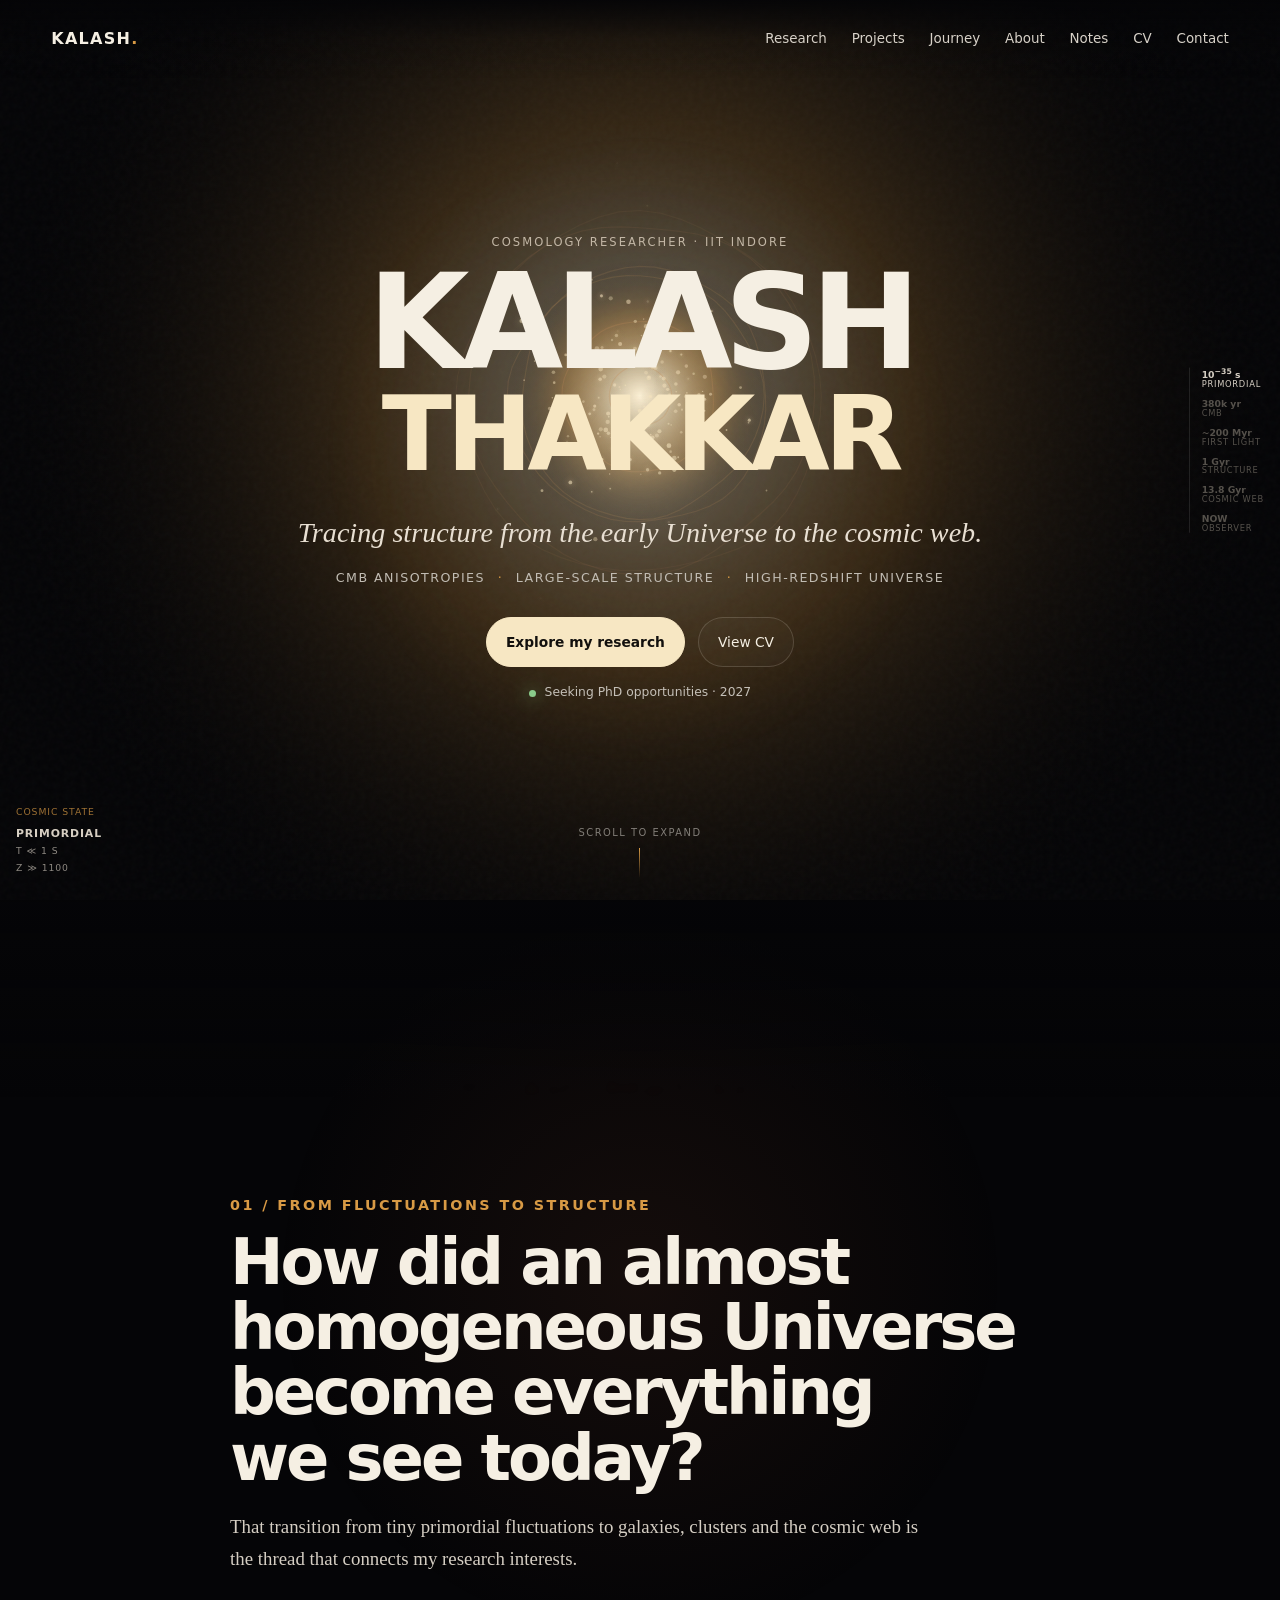
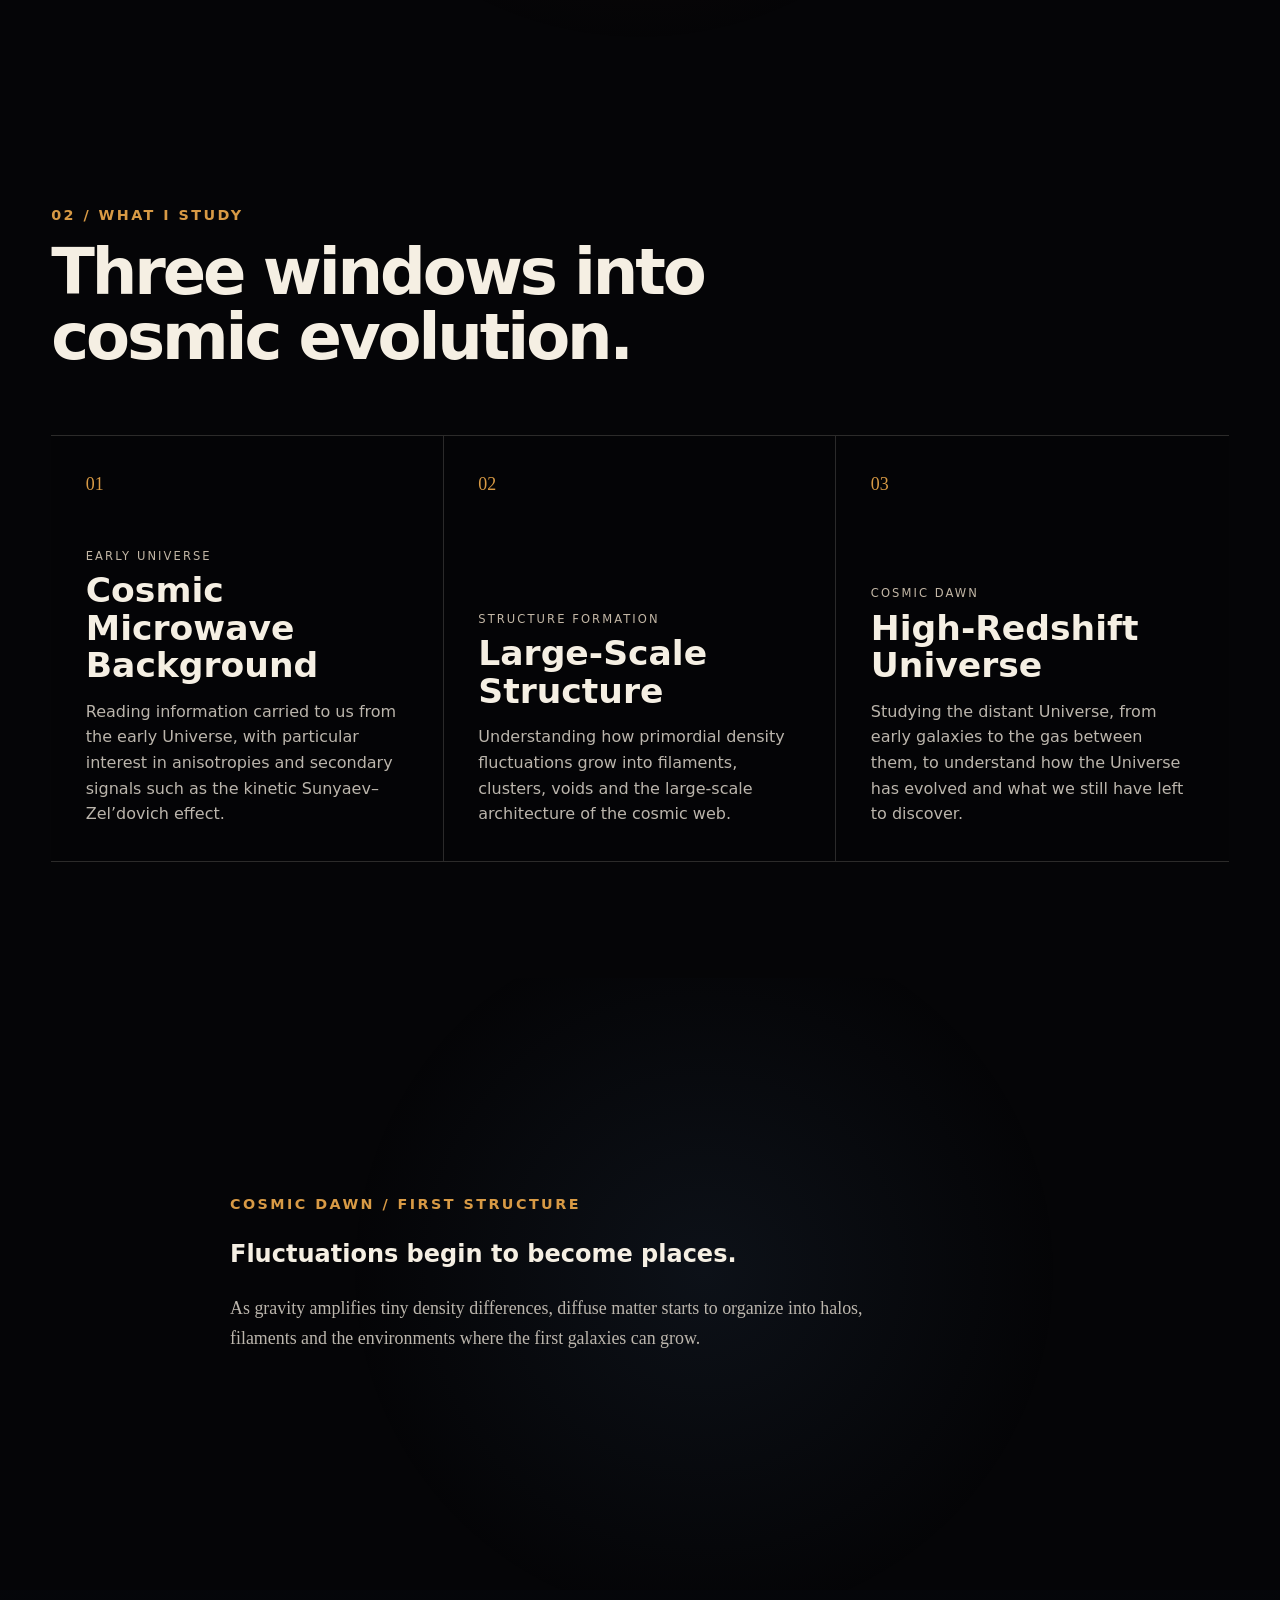
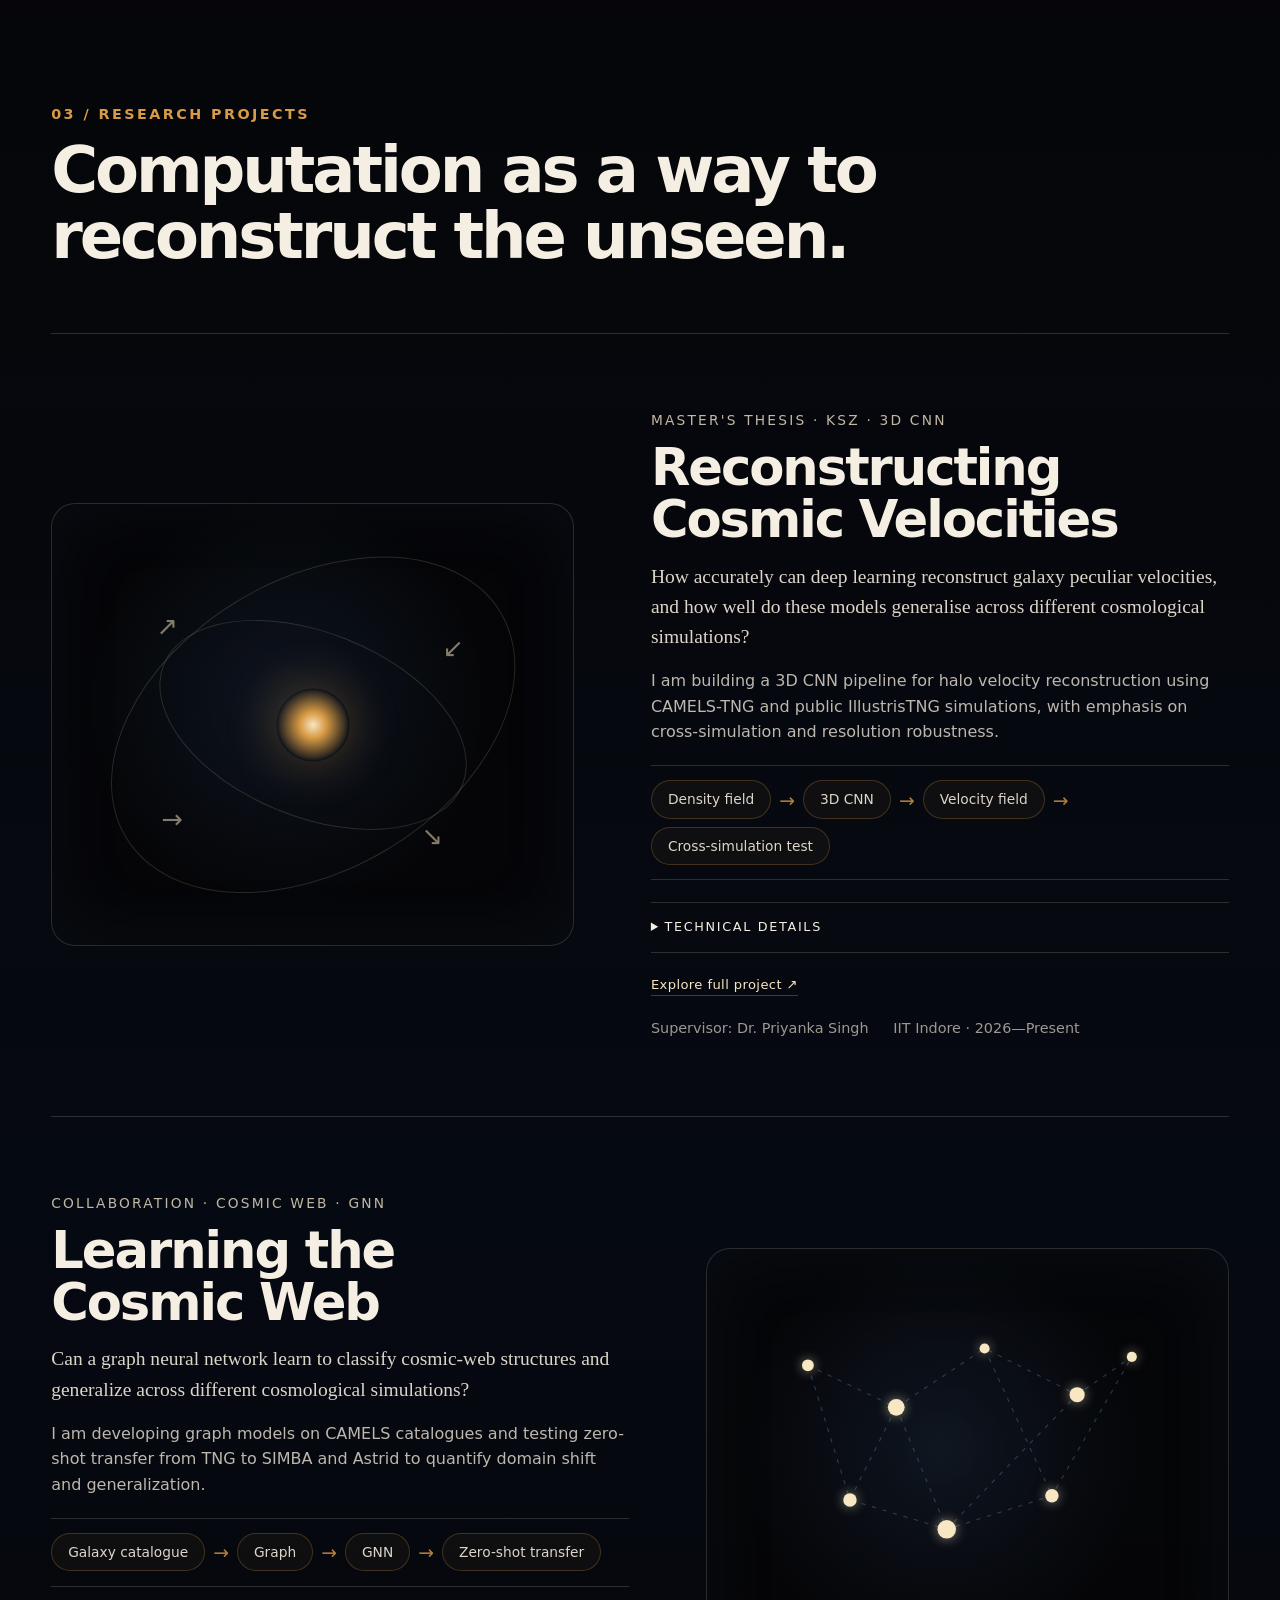
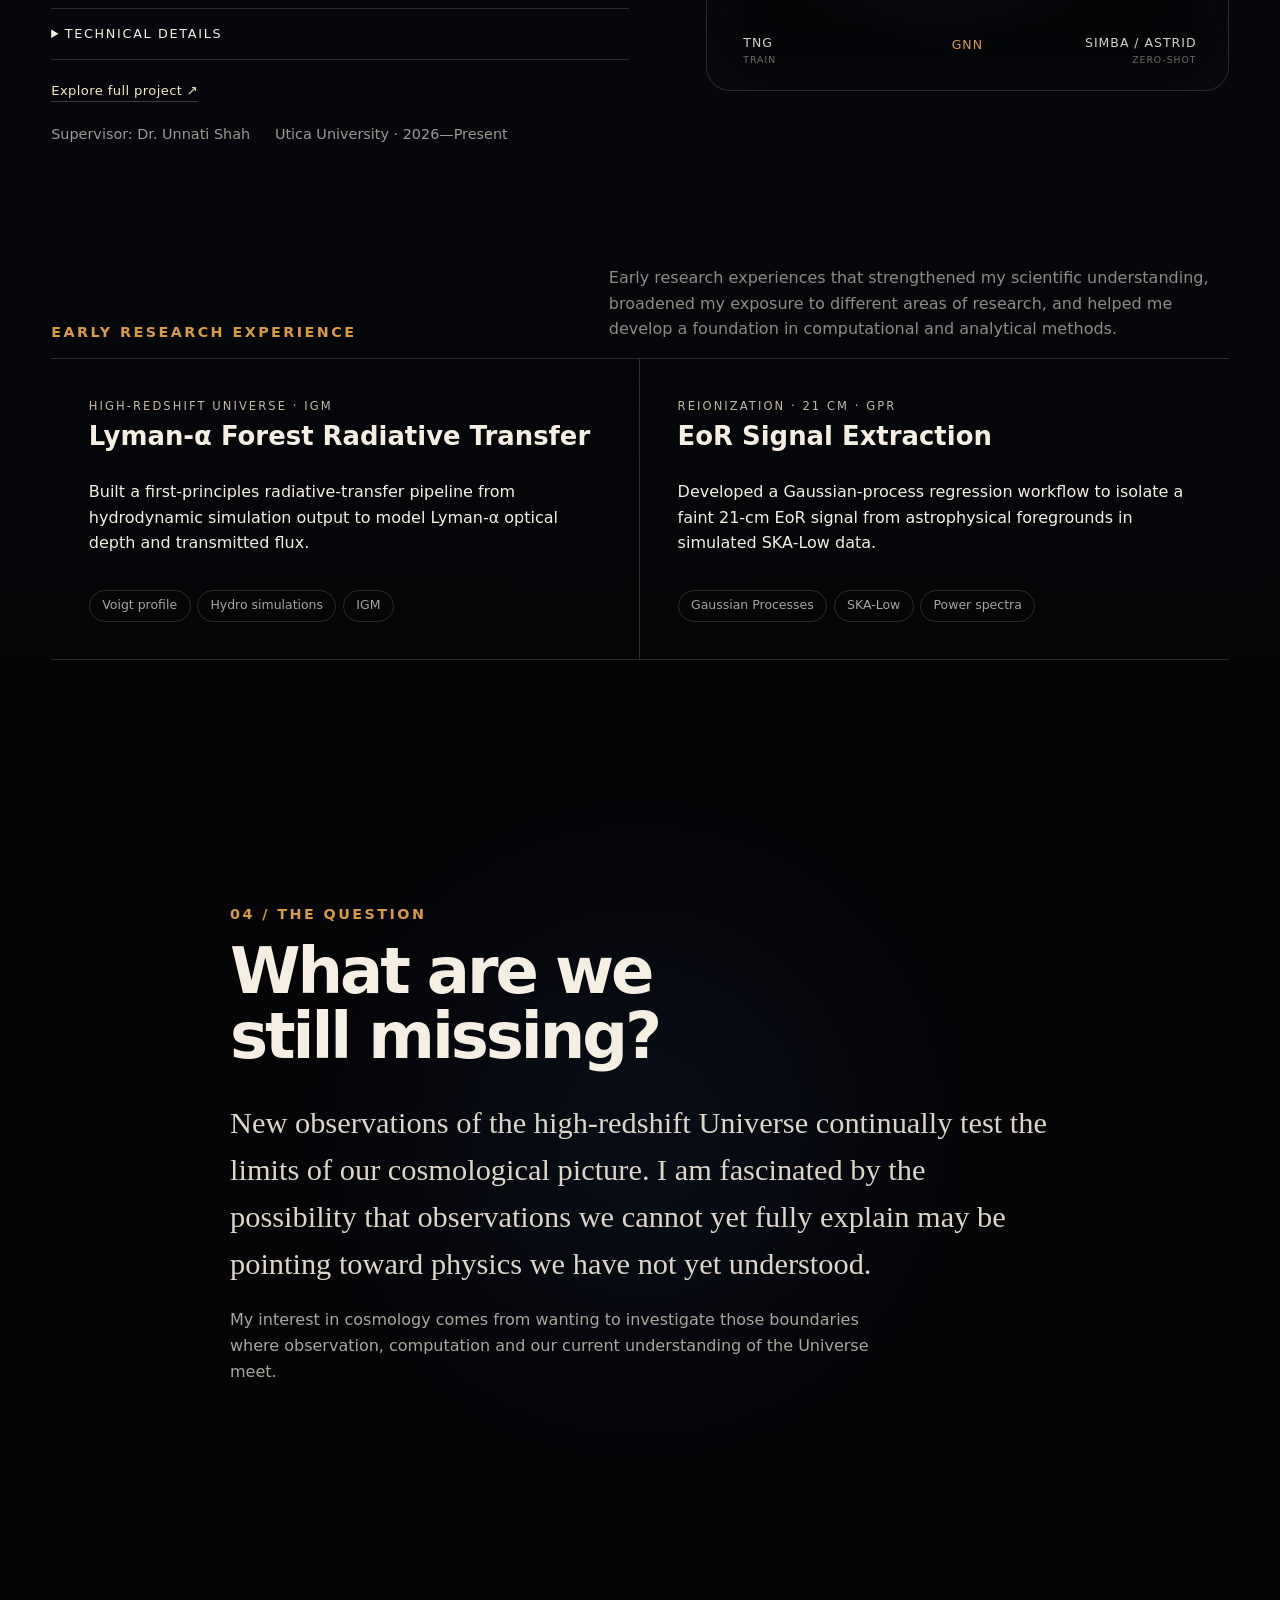
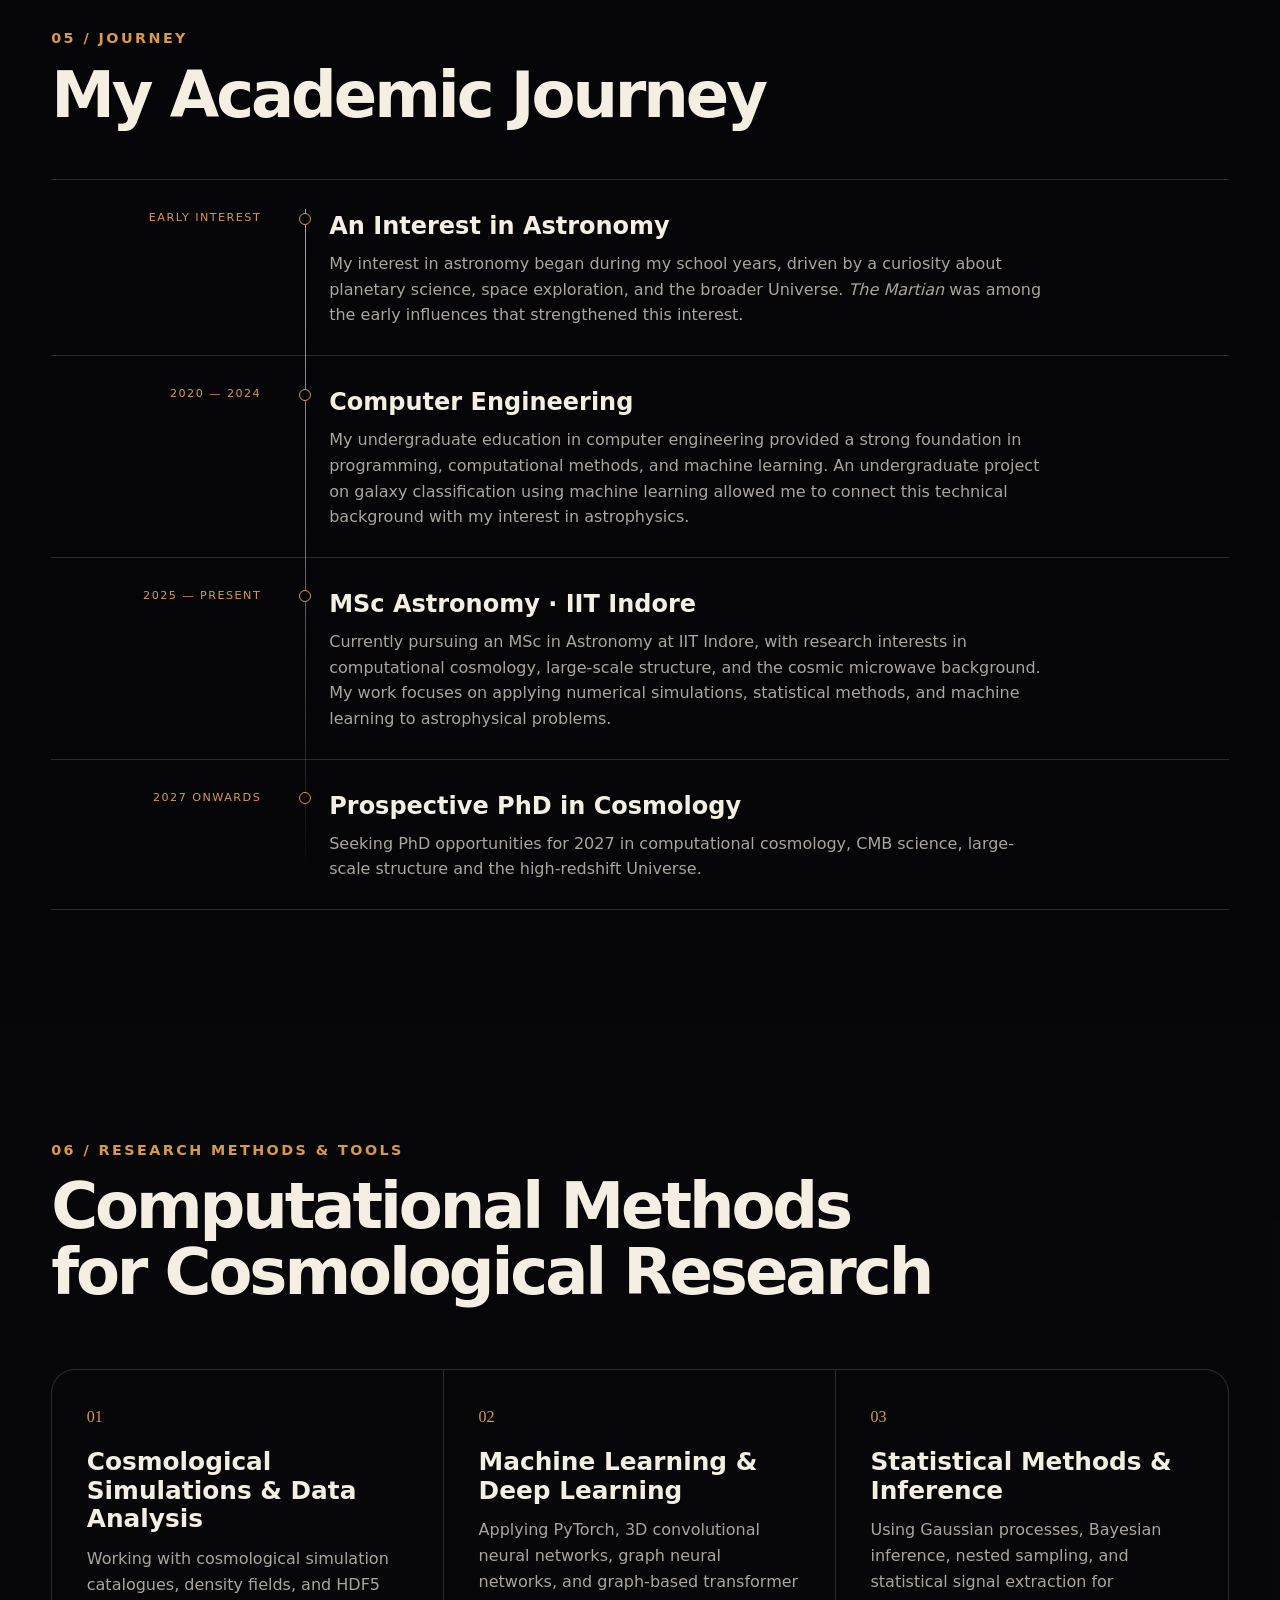
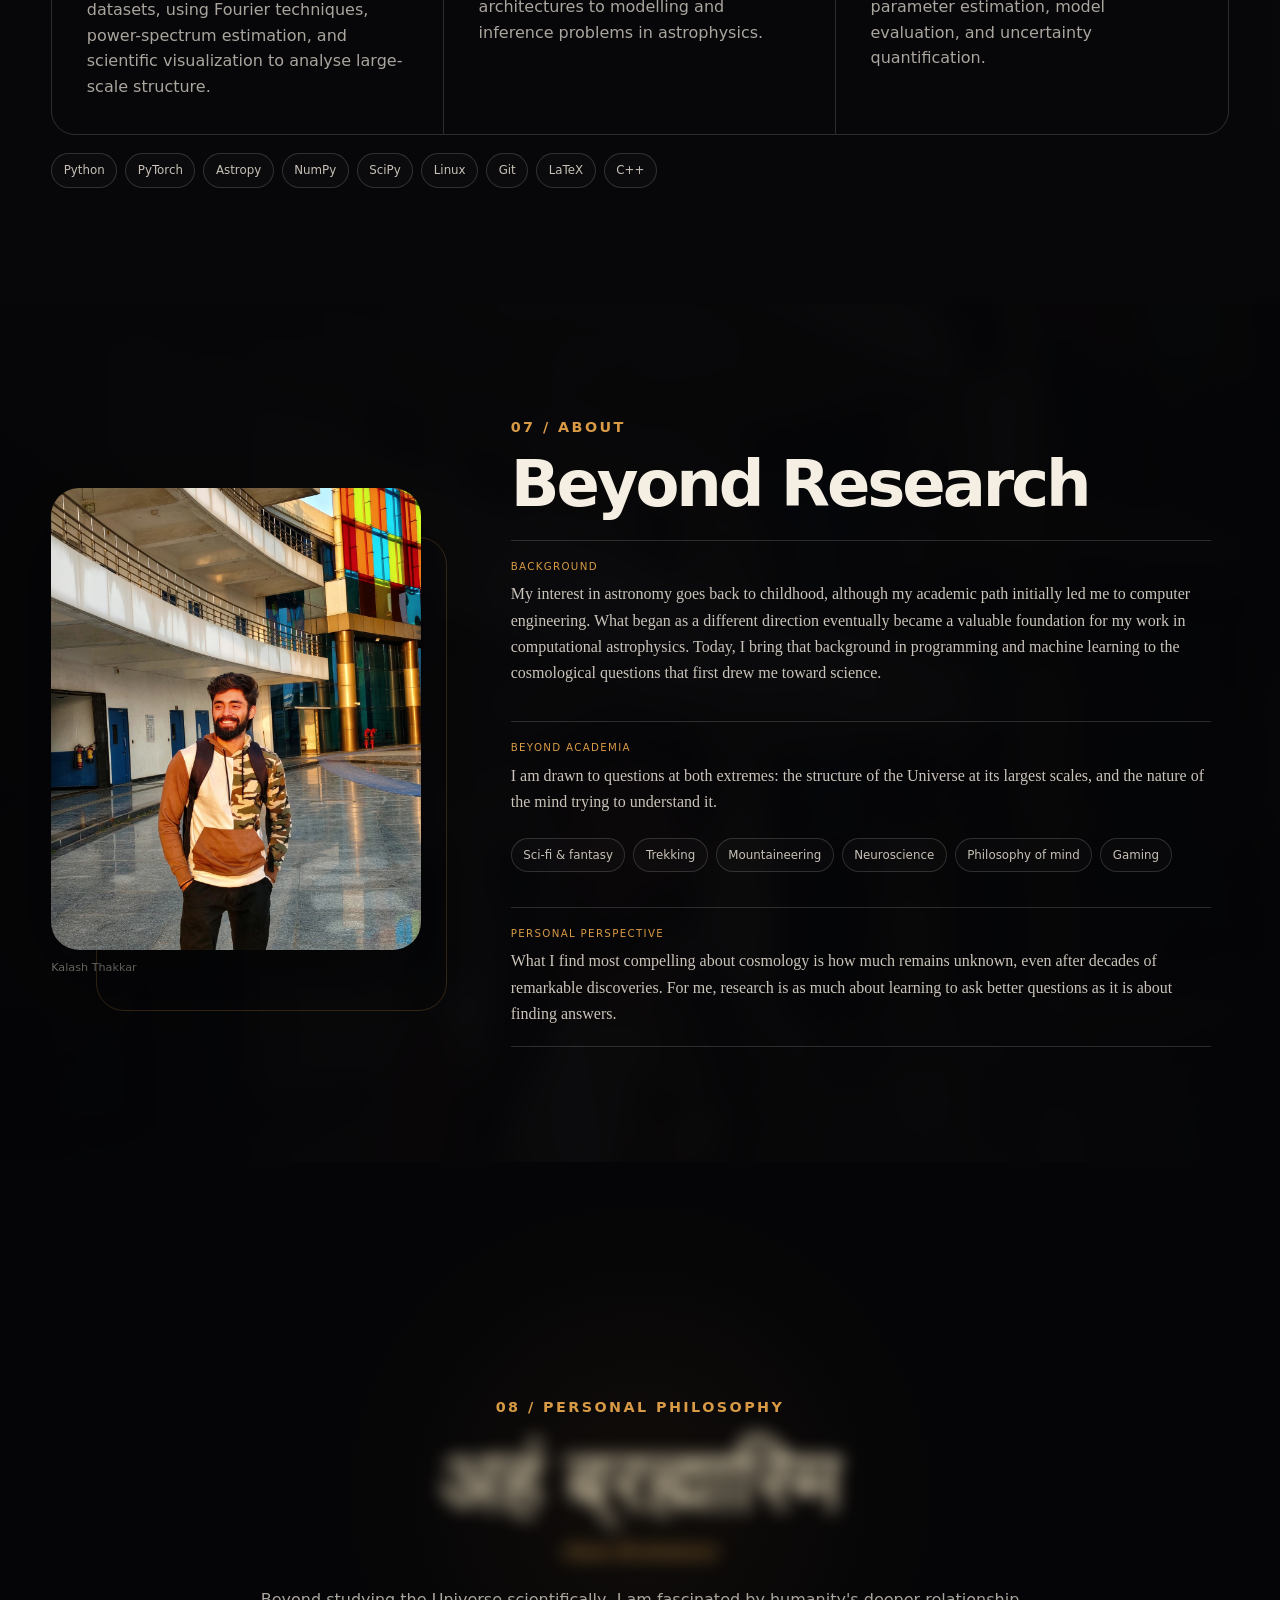
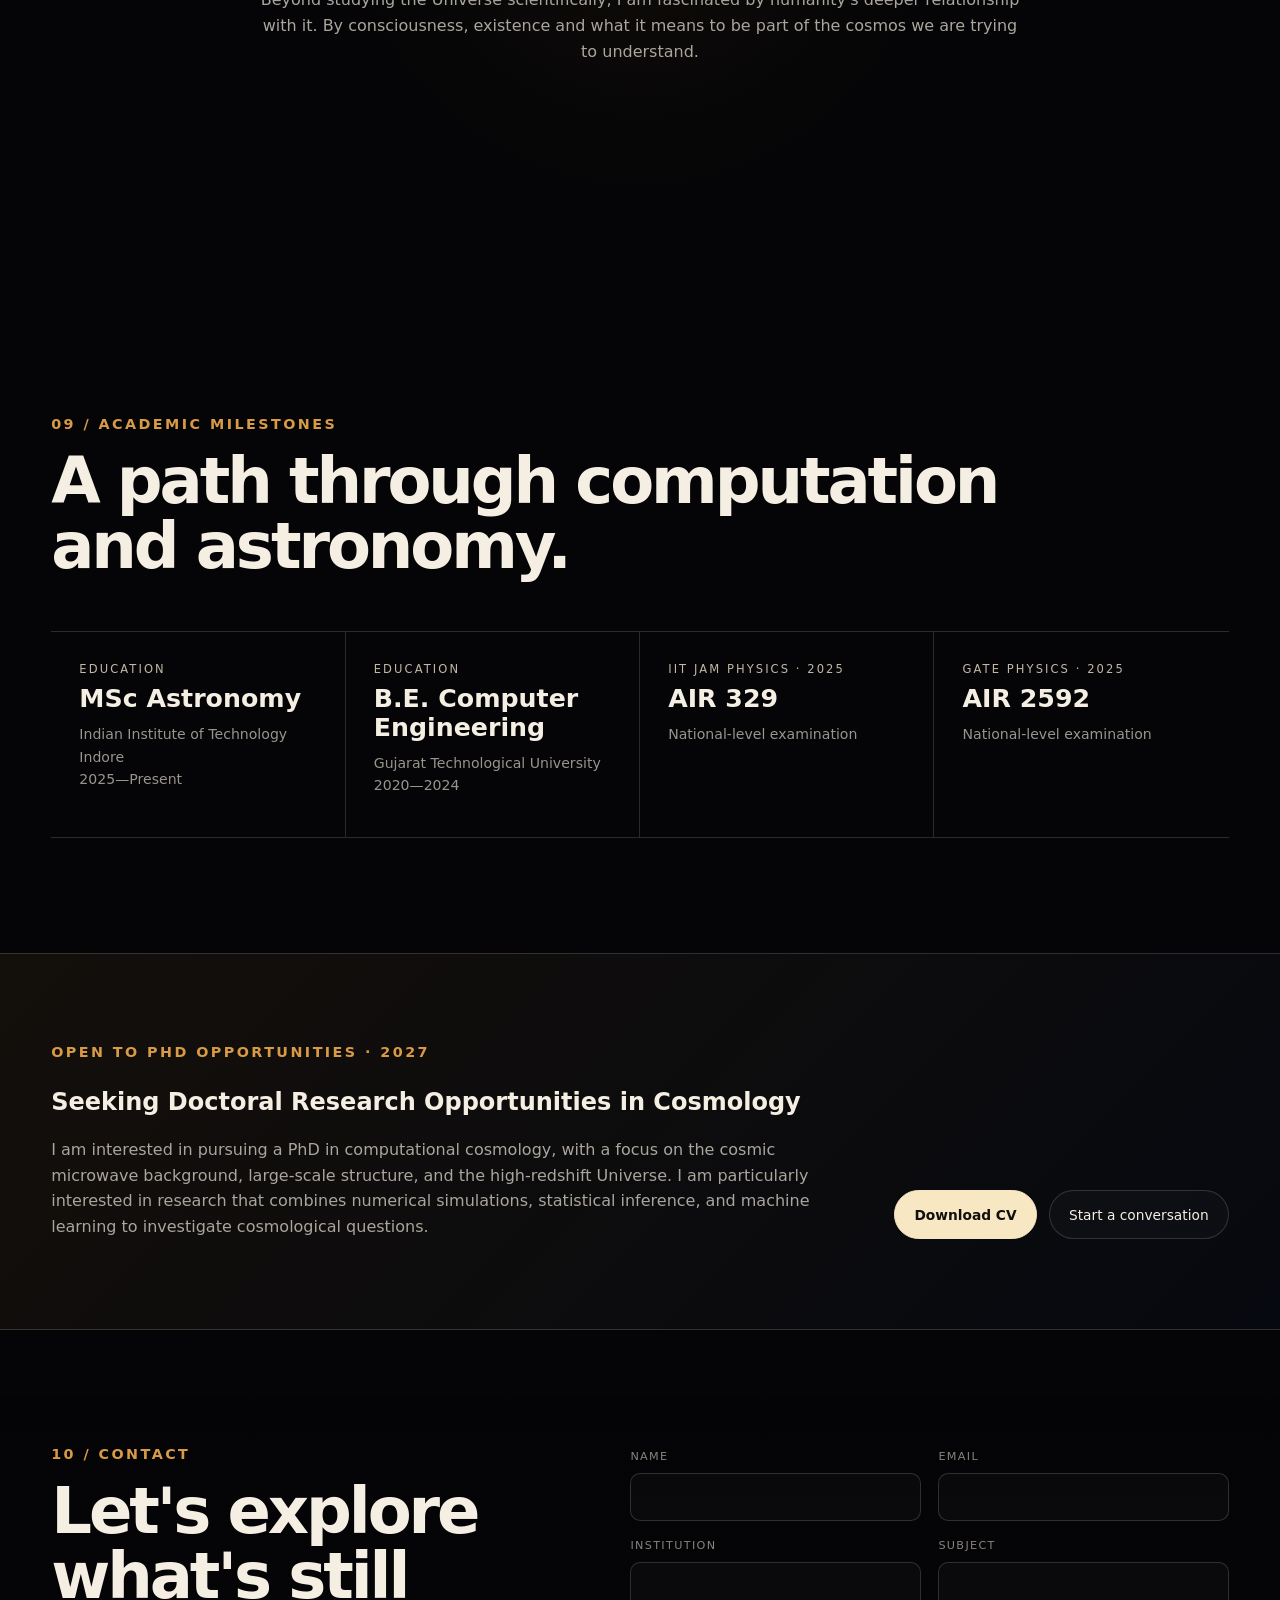
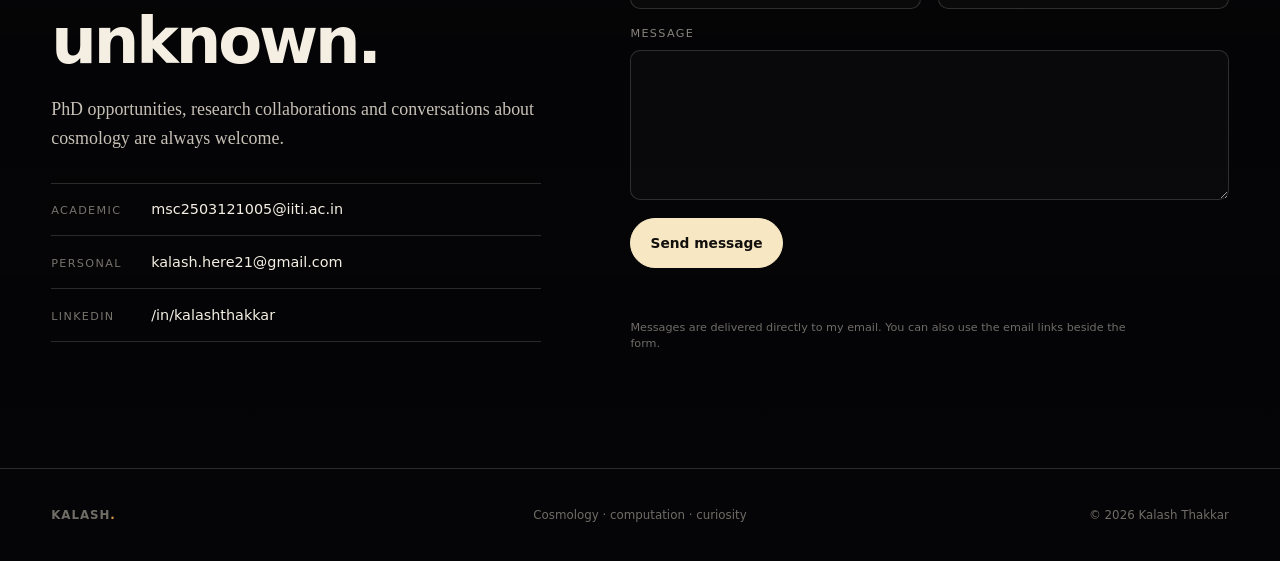
==== commit aee3c3fe: "Update contact form and SEO" ====
--- a/index.html
+++ b/index.html
@@ -11,8 +11,8 @@
 <meta content="website" property="og:type"/>
 <title>Kalash Thakkar — Cosmology Researcher</title>
 <link href="assets/cosmic-icon.svg" rel="icon" type="image/svg+xml"/>
-<link href="styles.css?v=1.4.1" rel="stylesheet"/>
-<meta content="Kalash Thakkar" data-launch="1" name="author"/><meta content="index, follow, max-image-preview:large" data-launch="1" name="robots"/><meta content="Kalash Thakkar" data-launch="1" property="og:site_name"/><meta content="og-card.jpg" data-launch="1" property="og:image"/><meta content="1200" data-launch="1" property="og:image:width"/><meta content="630" data-launch="1" property="og:image:height"/><meta content="summary_large_image" data-launch="1" name="twitter:card"/><meta content="og-card.jpg" data-launch="1" name="twitter:image"/><link data-launch="1" href="assets/apple-touch-icon.png" rel="apple-touch-icon"/><link data-launch="1" href="site.webmanifest" rel="manifest"/>
+<link href="styles.css?v=1.4.2" rel="stylesheet"/>
+<meta content="Kalash Thakkar" data-launch="1" name="author"/><meta content="index, follow, max-image-preview:large" data-launch="1" name="robots"/><meta content="Kalash Thakkar" data-launch="1" property="og:site_name"/><meta content="https://kalash-thakkar99.github.io/og-card.jpg" data-launch="1" property="og:image"/><meta content="1200" data-launch="1" property="og:image:width"/><meta content="630" data-launch="1" property="og:image:height"/><meta content="summary_large_image" data-launch="1" name="twitter:card"/><meta content="https://kalash-thakkar99.github.io/og-card.jpg" data-launch="1" name="twitter:image"/><link data-launch="1" href="assets/apple-touch-icon.png" rel="apple-touch-icon"/><link data-launch="1" href="site.webmanifest" rel="manifest"/>
 <script type="application/ld+json">
 {
   "@context": "https://schema.org",
@@ -35,9 +35,8 @@
   ]
 }
 </script>
-
-</head>
-<body data-version="1.4.1">
+<link href="https://kalash-thakkar99.github.io/" rel="canonical"/><meta content="https://kalash-thakkar99.github.io/" property="og:url"/></head>
+<body data-version="1.4.2">
 <a class="skip-link" href="#main">Skip to content</a>
 <canvas aria-hidden="true" id="cosmos"></canvas>
 <div aria-hidden="true" class="grain"></div>
@@ -346,21 +345,7 @@
 <a href="https://www.linkedin.com/in/kalashthakkar" rel="noreferrer" target="_blank"><span>LinkedIn</span>/in/kalashthakkar</a>
 </div>
 </div>
-<form class="contact-form reveal" id="contact-form" action="https://formsubmit.co/kalash.here21@gmail.com" method="POST">
-          <input type="hidden" name="_subject" value="New website enquiry — kalashthakkar" />
-          <input type="hidden" name="_template" value="table" />
-          <input type="hidden" name="_autoresponse" value="Thank you for reaching out to Kalash Thakkar. Your message has been received." />
-          <input type="hidden" name="_next" id="form-next" value="" />
-          <input type="hidden" name="_url" id="form-url" value="" />
-          <input class="hp-field" type="text" name="_honey" tabindex="-1" autocomplete="off" aria-hidden="true" />
-          <label>Name<input name="name" autocomplete="name" required /></label>
-          <label>Email<input name="email" type="email" autocomplete="email" required /></label>
-          <label>Institution<input name="institution" autocomplete="organization" /></label>
-          <label>Subject<input name="subject" required /></label>
-          <label class="wide">Message<textarea name="message" rows="6" required></textarea></label>
-          <button class="button button-primary" type="submit">Send message</button>
-          <p class="form-note">Messages are delivered directly to my email. If the form gives you trouble, you can also use the email links beside it.</p>
-        </form>
+<form action="https://api.web3forms.com/submit" class="contact-form reveal" id="contact-form" method="POST"><input name="access_key" type="hidden" value="9d174c0c-8fec-40bd-9245-8fd38f14df72"/><input name="from_name" type="hidden" value="Kalash Thakkar Website"/><input name="subject" type="hidden" value="New website enquiry — Kalash Thakkar"/><input aria-hidden="true" autocomplete="off" class="hp-field" name="botcheck" tabindex="-1" type="checkbox" value=""/><label>Name<input autocomplete="name" name="name" required=""/></label><label>Email<input autocomplete="email" name="email" required="" type="email"/></label><label>Institution<input autocomplete="organization" name="institution"/></label><label>Subject<input name="Enquiry subject" required=""/></label><label class="wide">Message<textarea name="message" required="" rows="6"></textarea></label><button class="button button-primary" id="contact-submit" type="submit">Send message</button><p aria-live="polite" class="form-status" id="form-status" role="status"></p><p class="form-note">Messages are delivered directly to my email. You can also use the email links beside the form.</p></form>
 </div>
 </section>
 </main>
@@ -371,6 +356,6 @@
 <p>© <span id="year"></span> Kalash Thakkar</p>
 </div>
 </footer>
-<script src="script.js?v=1.4.1"></script>
+<script src="script.js?v=1.4.2"></script>
 </body>
 </html>
--- a/styles.css
+++ b/styles.css
@@ -918,3 +918,23 @@
   .chapter, .cv-ranks span { color: #7a4f14 !important; }
   a { color: #111 !important; text-decoration: none !important; }
 }
+
+
+/* v1.4.2 — Web3Forms contact states */
+.form-status {
+  min-height: 1.5em;
+  margin: .15rem 0 0;
+  grid-column: 1 / -1;
+  font-size: .82rem;
+  line-height: 1.5;
+  color: #8f8a82;
+}
+
+.form-status.is-sending { color: #aaa49b; }
+.form-status.is-success { color: #b7c7ac; }
+.form-status.is-error { color: #d69d86; }
+
+#contact-submit:disabled {
+  opacity: .6;
+  cursor: wait;
+}
